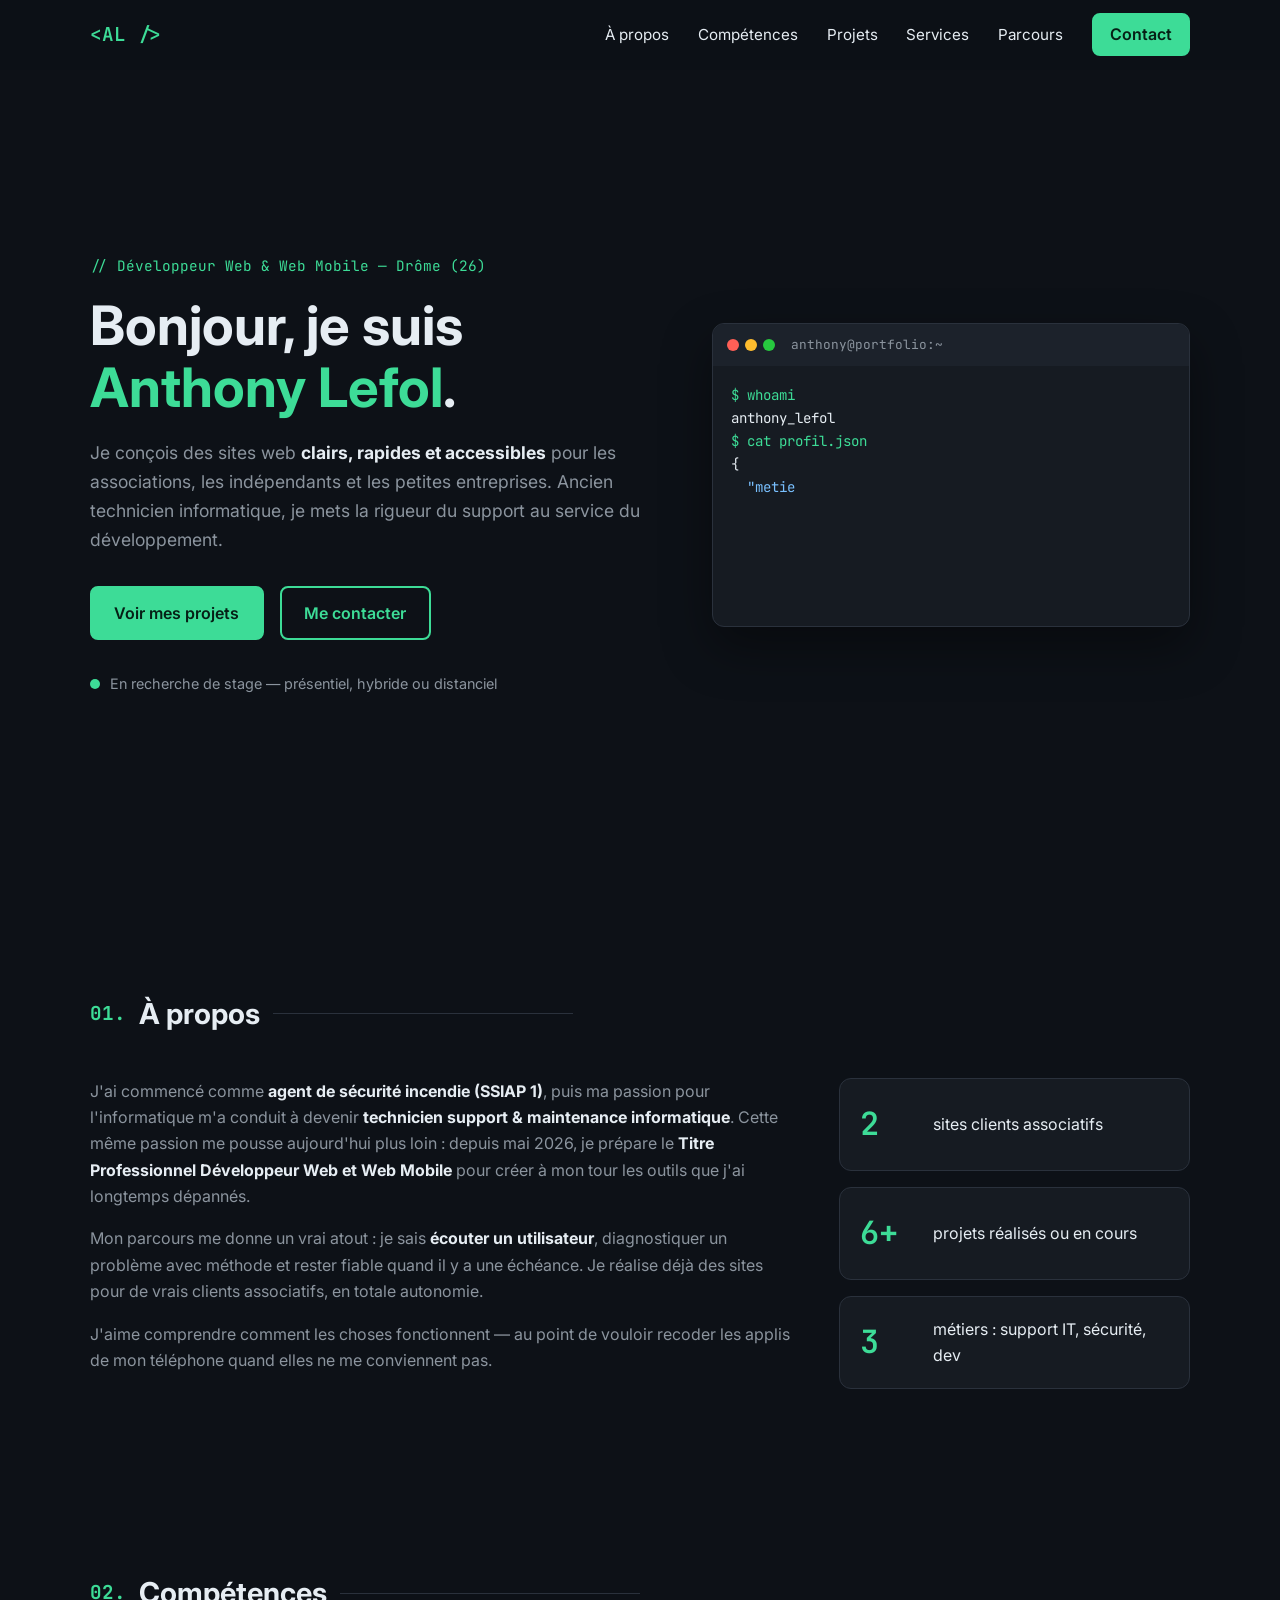
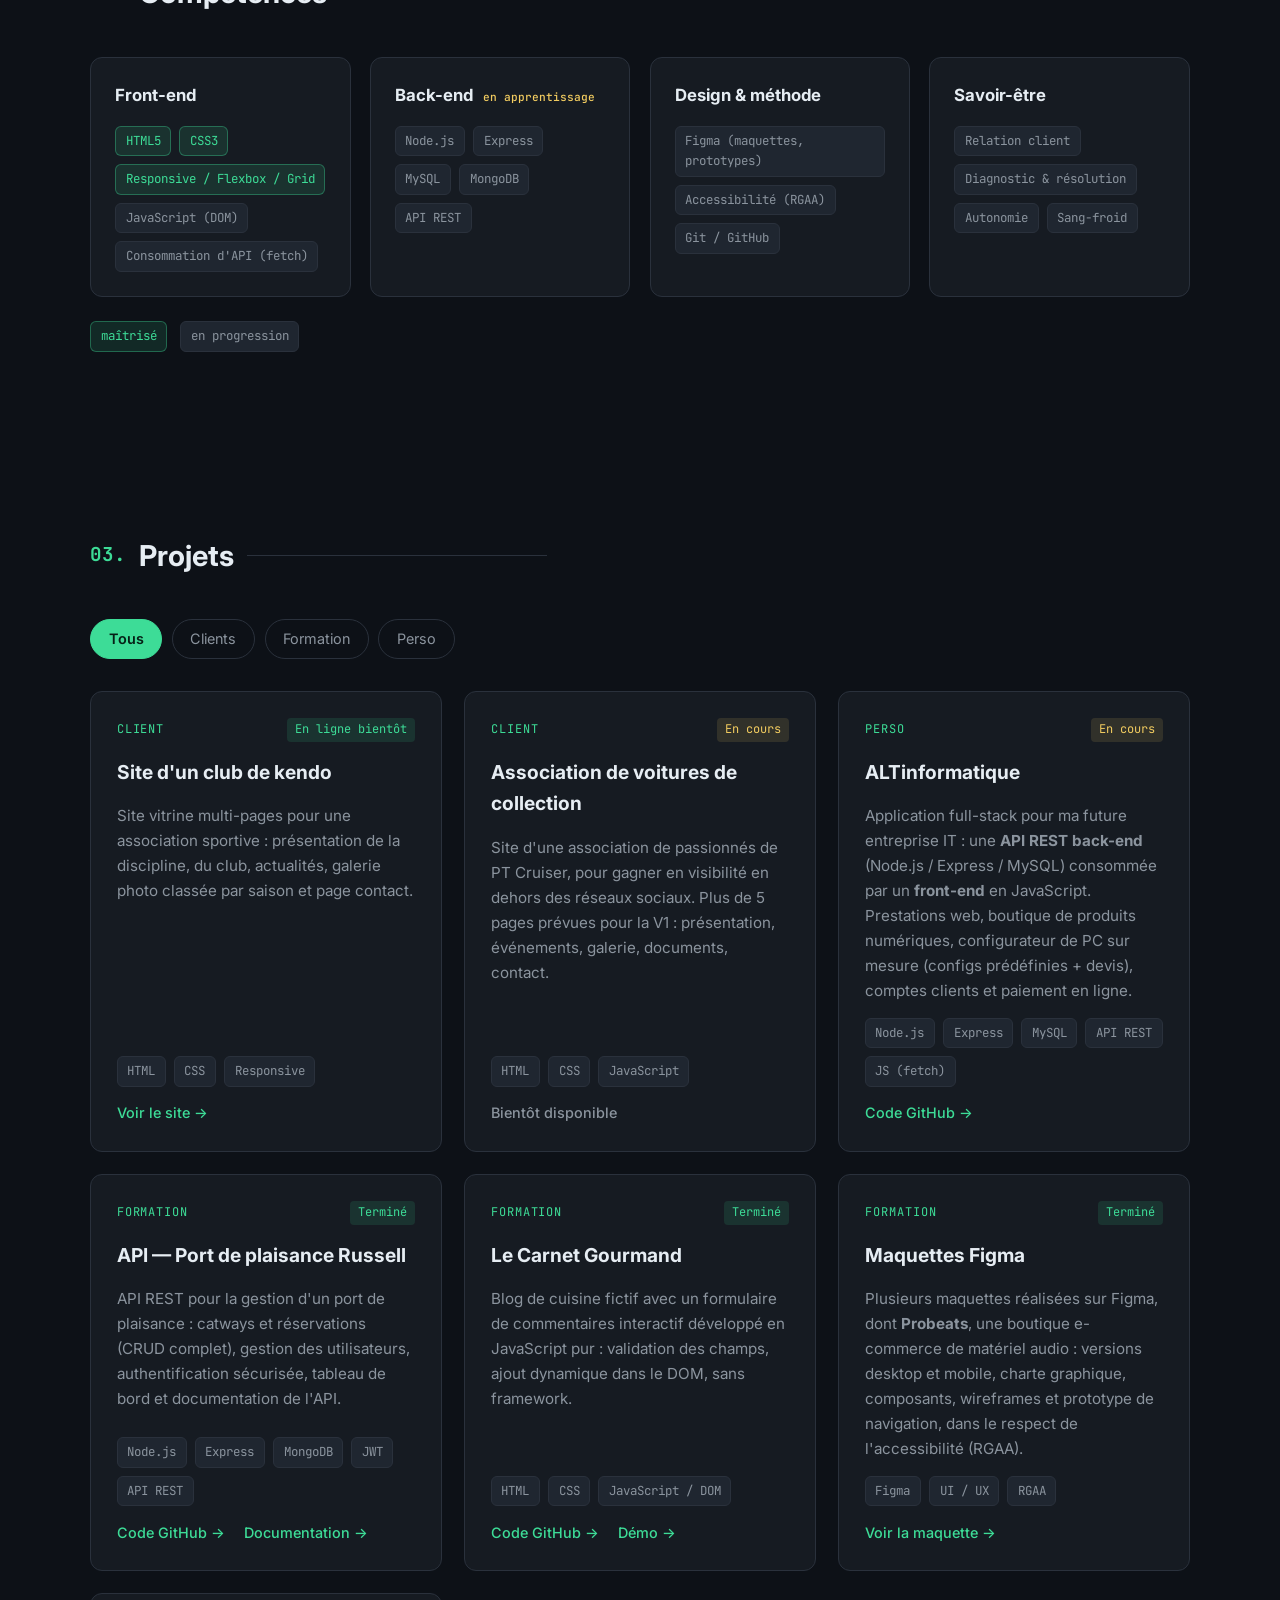
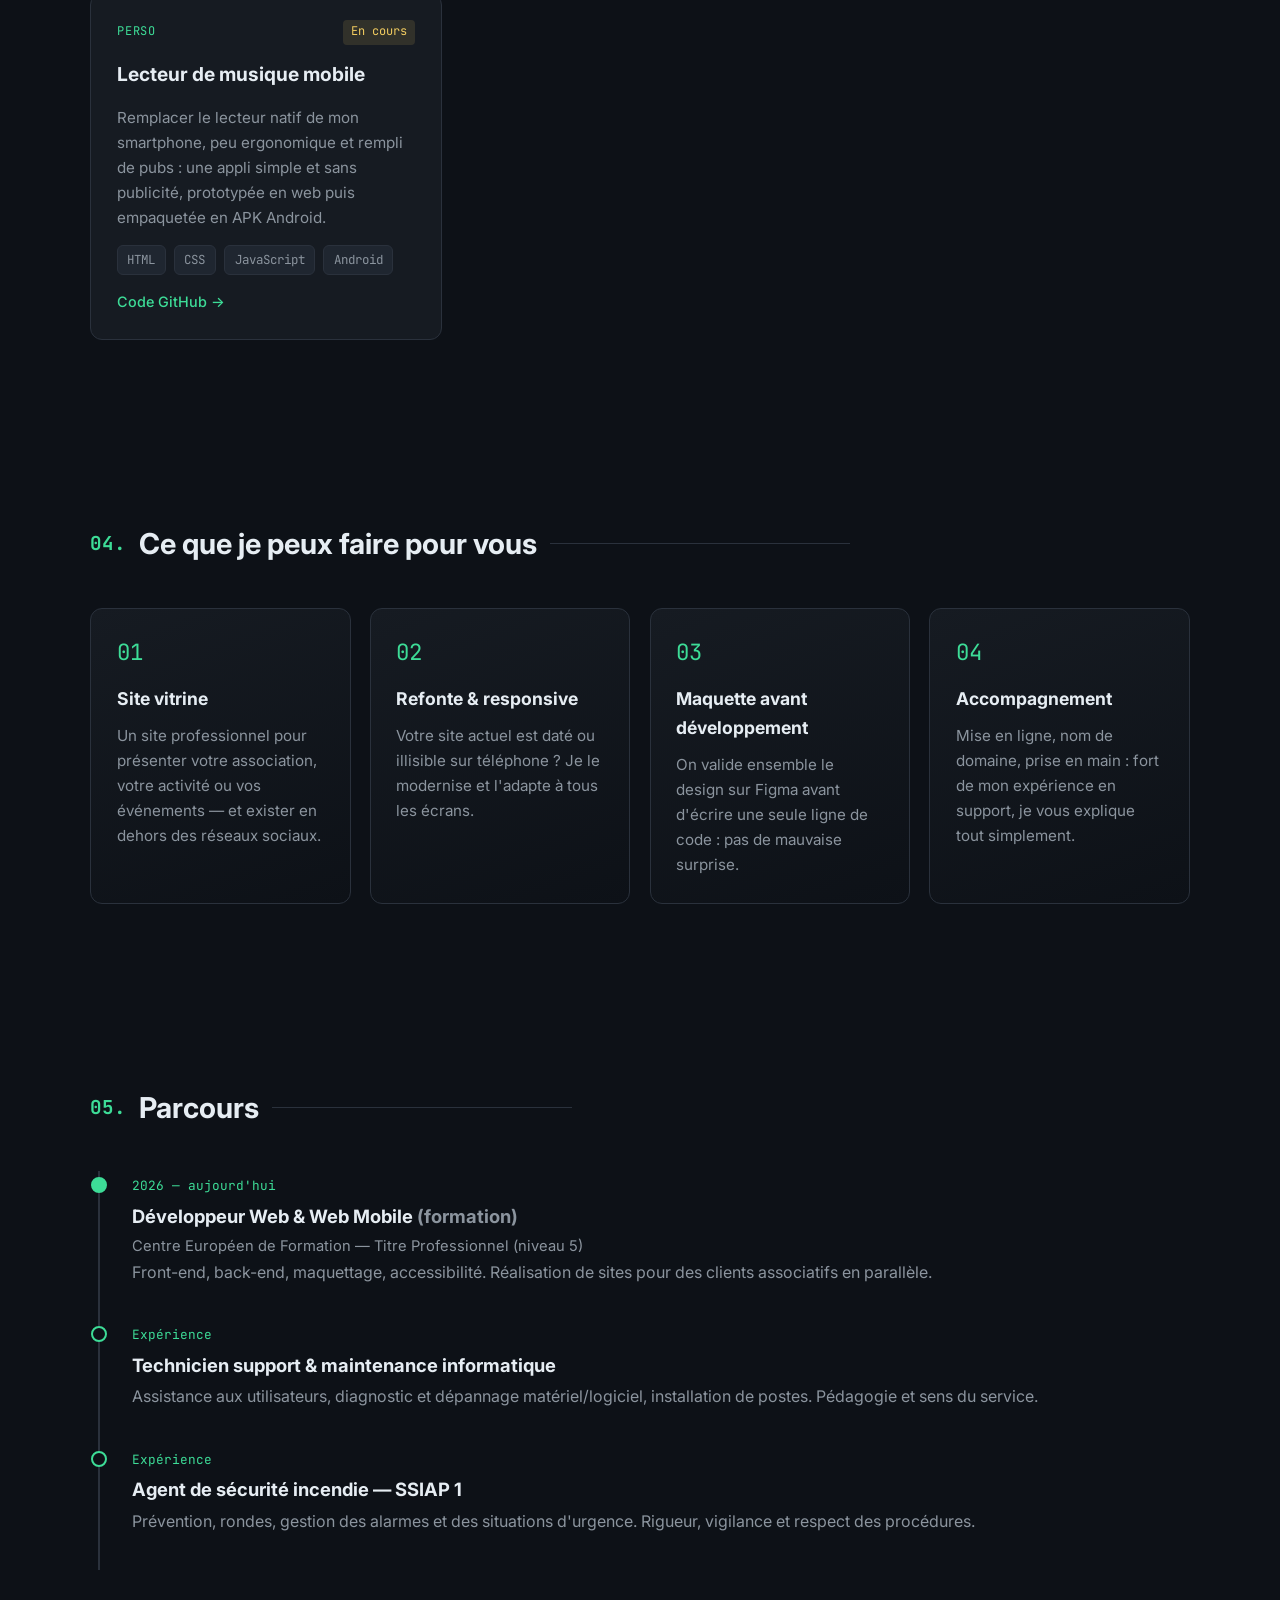
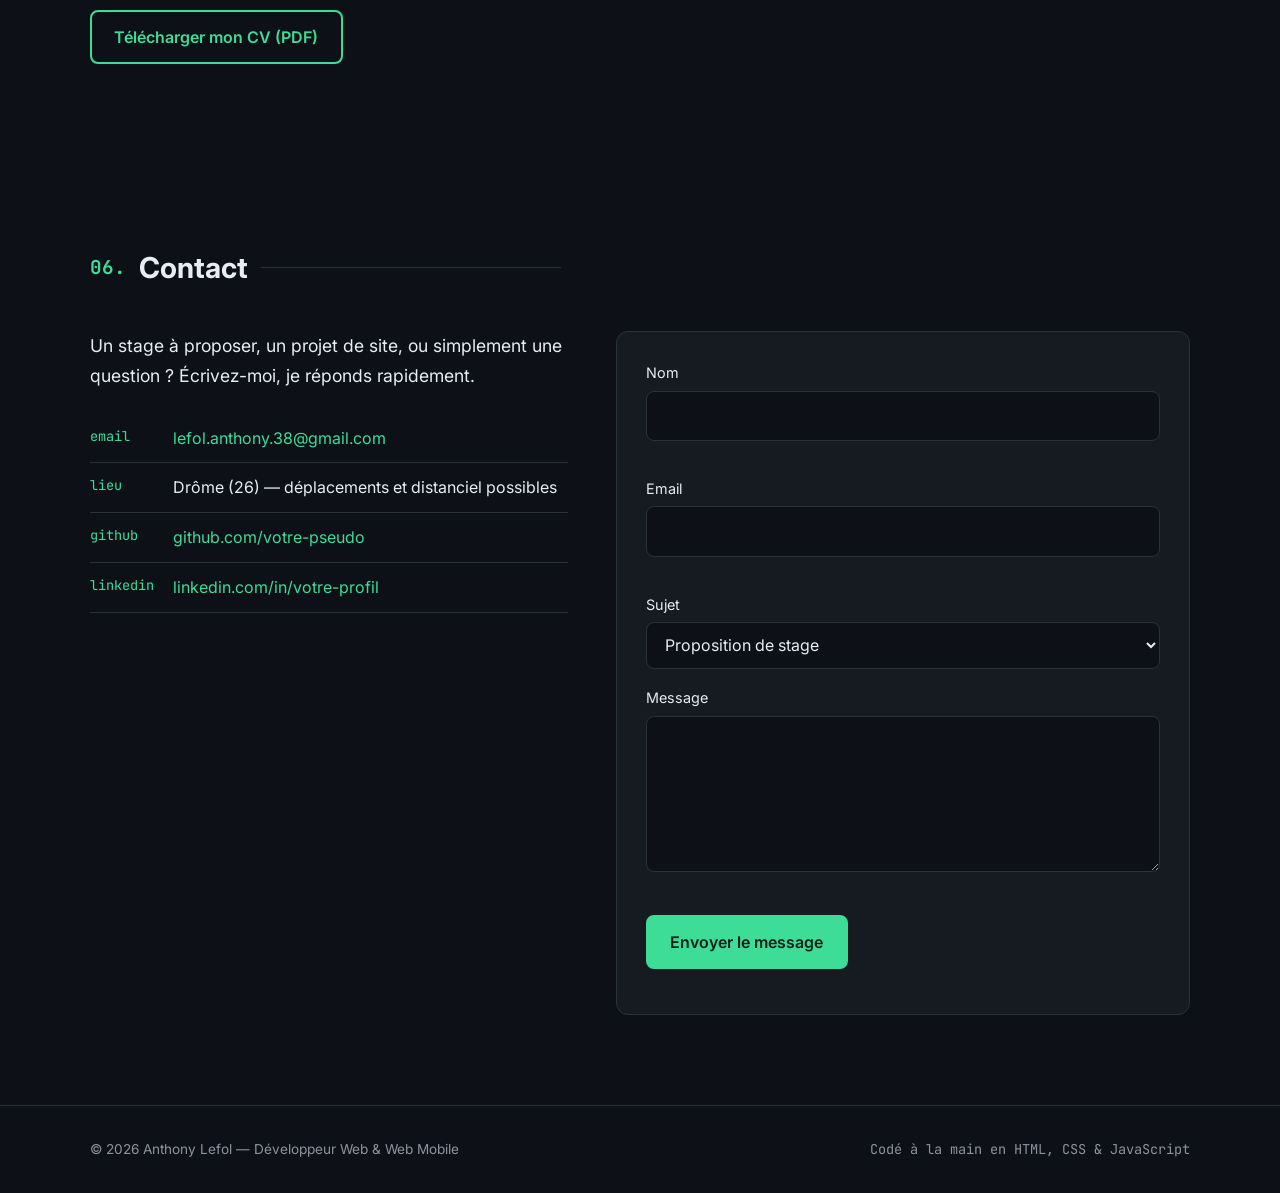
==== index.html @ 46ece64c "Premiere version du portfolio" ====
<!DOCTYPE html>
<html lang="fr">
<head>
  <meta charset="UTF-8">
  <meta name="viewport" content="width=device-width, initial-scale=1.0">
  <title>Anthony Lefol — Développeur Web & Web Mobile</title>
  <meta name="description" content="Portfolio d'Anthony Lefol, développeur web et web mobile en formation dans la Drôme (26). Création de sites vitrines pour associations, TPE et indépendants.">
  <meta name="author" content="Anthony Lefol">
  <meta name="theme-color" content="#0d1117">

  <!-- Aperçu lors d'un partage (LinkedIn, Messenger...) -->
  <meta property="og:type" content="website">
  <meta property="og:locale" content="fr_FR">
  <meta property="og:title" content="Anthony Lefol — Développeur Web & Web Mobile">
  <meta property="og:description" content="Sites vitrines clairs, rapides et accessibles pour associations, TPE et indépendants. Drôme (26).">
  <!-- À décommenter une fois le domaine connu :
  <meta property="og:url" content="https://votre-domaine.fr/">
  <link rel="canonical" href="https://votre-domaine.fr/">
  -->

  <link rel="icon" href="favicon.svg" type="image/svg+xml">
  <link rel="preconnect" href="https://fonts.googleapis.com">
  <link rel="preconnect" href="https://fonts.gstatic.com" crossorigin>
  <link href="https://fonts.googleapis.com/css2?family=Inter:wght@400;500;600;700&family=JetBrains+Mono:wght@400;600&display=swap" rel="stylesheet">
  <link rel="stylesheet" href="style.css">
</head>
<body>

  <!-- ========== EN-TÊTE / NAVIGATION ========== -->
  <header class="header" id="header">
    <nav class="nav container" aria-label="Navigation principale">
      <a href="#accueil" class="logo">&lt;AL /&gt;</a>

      <button class="burger" id="burger" aria-label="Ouvrir le menu" aria-expanded="false" aria-controls="menu">
        <span></span><span></span><span></span>
      </button>

      <ul class="menu" id="menu">
        <li><a href="#a-propos">À propos</a></li>
        <li><a href="#competences">Compétences</a></li>
        <li><a href="#projets">Projets</a></li>
        <li><a href="#services">Services</a></li>
        <li><a href="#parcours">Parcours</a></li>
        <li><a href="#contact" class="btn btn-small">Contact</a></li>
      </ul>
    </nav>
  </header>

  <main>

    <!-- ========== HERO ========== -->
    <section class="hero container" id="accueil">
      <div class="hero-text">
        <p class="hero-tag mono">// Développeur Web &amp; Web Mobile — Drôme (26)</p>
        <h1>Bonjour, je suis <span class="accent">Anthony Lefol</span>.</h1>
        <p class="hero-sub">
          Je conçois des sites web <strong>clairs, rapides et accessibles</strong> pour les associations,
          les indépendants et les petites entreprises. Ancien technicien informatique,
          je mets la rigueur du support au service du développement.
        </p>
        <div class="hero-cta">
          <a href="#projets" class="btn">Voir mes projets</a>
          <a href="#contact" class="btn btn-ghost">Me contacter</a>
        </div>
        <p class="hero-status"><span class="dot"></span> En recherche de stage — présentiel, hybride ou distanciel</p>
      </div>

      <!-- Petit terminal animé (rempli par script.js) -->
      <div class="terminal" aria-hidden="true">
        <div class="terminal-bar">
          <span></span><span></span><span></span>
          <p class="mono">anthony@portfolio:~</p>
        </div>
        <pre class="terminal-body mono" id="terminal"></pre>
      </div>
    </section>

    <!-- ========== À PROPOS ========== -->
    <section class="section container reveal" id="a-propos">
      <h2 class="section-title"><span class="mono accent">01.</span> À propos</h2>
      <div class="about-grid">
        <div class="about-text">
          <p>
            J'ai commencé comme <strong>agent de sécurité incendie (SSIAP 1)</strong>, puis ma passion pour
            l'informatique m'a conduit à devenir <strong>technicien support &amp; maintenance informatique</strong>.
            Cette même passion me pousse aujourd'hui plus loin : depuis mai 2026, je prépare le
            <strong>Titre Professionnel Développeur Web et Web Mobile</strong> pour créer à mon tour les outils que j'ai longtemps dépannés.
          </p>
          <p>
            Mon parcours me donne un vrai atout : je sais <strong>écouter un utilisateur</strong>, diagnostiquer
            un problème avec méthode et rester fiable quand il y a une échéance. Je réalise déjà des sites
            pour de vrais clients associatifs, en totale autonomie.
          </p>
          <p>
            J'aime comprendre comment les choses fonctionnent — au point de vouloir recoder les applis de mon
            téléphone quand elles ne me conviennent pas.
          </p>
        </div>
        <ul class="about-facts">
          <li><span class="fact-num">2</span><span>sites clients associatifs</span></li>
          <li><span class="fact-num">6+</span><span>projets réalisés ou en cours</span></li>
          <li><span class="fact-num">3</span><span>métiers : support IT, sécurité, dev</span></li>
        </ul>
      </div>
    </section>

    <!-- ========== COMPÉTENCES ========== -->
    <section class="section container reveal" id="competences">
      <h2 class="section-title"><span class="mono accent">02.</span> Compétences</h2>
      <div class="skills-grid">
        <article class="skill-card">
          <h3>Front-end</h3>
          <ul class="tags">
            <li class="tag tag-strong">HTML5</li>
            <li class="tag tag-strong">CSS3</li>
            <li class="tag tag-strong">Responsive / Flexbox / Grid</li>
            <li class="tag">JavaScript (DOM)</li>
            <li class="tag">Consommation d'API (fetch)</li>
          </ul>
        </article>
        <article class="skill-card">
          <h3>Back-end <span class="badge">en apprentissage</span></h3>
          <ul class="tags">
            <li class="tag">Node.js</li>
            <li class="tag">Express</li>
            <li class="tag">MySQL</li>
            <li class="tag">MongoDB</li>
            <li class="tag">API REST</li>
          </ul>
        </article>
        <article class="skill-card">
          <h3>Design &amp; méthode</h3>
          <ul class="tags">
            <li class="tag">Figma (maquettes, prototypes)</li>
            <li class="tag">Accessibilité (RGAA)</li>
            <li class="tag">Git / GitHub</li>
          </ul>
        </article>
        <article class="skill-card">
          <h3>Savoir-être</h3>
          <ul class="tags">
            <li class="tag">Relation client</li>
            <li class="tag">Diagnostic &amp; résolution</li>
            <li class="tag">Autonomie</li>
            <li class="tag">Sang-froid</li>
          </ul>
        </article>
      </div>
      <p class="legend"><span class="tag tag-strong">maîtrisé</span> <span class="tag">en progression</span></p>
    </section>

    <!-- ========== PROJETS ========== -->
    <section class="section container reveal" id="projets">
      <h2 class="section-title"><span class="mono accent">03.</span> Projets</h2>

      <!-- Filtres (gérés par script.js via l'attribut data-filter) -->
      <div class="filters" role="group" aria-label="Filtrer les projets">
        <button class="filter active" data-filter="tous">Tous</button>
        <button class="filter" data-filter="client">Clients</button>
        <button class="filter" data-filter="formation">Formation</button>
        <button class="filter" data-filter="perso">Perso</button>
      </div>

      <div class="projects-grid">
        <!-- Chaque projet : data-category = client / formation / perso -->
        <article class="project" data-category="client">
          <div class="project-head">
            <span class="project-type">Client</span>
            <span class="project-state done">En ligne bientôt</span>
          </div>
          <h3>Site d'un club de kendo</h3>
          <p>Site vitrine multi-pages pour une association sportive : présentation de la discipline, du club, actualités, galerie photo classée par saison et page contact.</p>
          <ul class="tags"><li class="tag">HTML</li><li class="tag">CSS</li><li class="tag">Responsive</li></ul>
          <div class="project-links"><a href="#" class="link">Voir le site →</a></div>
        </article>

        <article class="project" data-category="client">
          <div class="project-head">
            <span class="project-type">Client</span>
            <span class="project-state wip">En cours</span>
          </div>
          <h3>Association de voitures de collection</h3>
          <p>Site d'une association de passionnés de PT Cruiser, pour gagner en visibilité en dehors des réseaux sociaux. Plus de 5 pages prévues pour la V1 : présentation, événements, galerie, documents, contact.</p>
          <ul class="tags"><li class="tag">HTML</li><li class="tag">CSS</li><li class="tag">JavaScript</li></ul>
          <div class="project-links"><span class="link muted">Bientôt disponible</span></div>
        </article>

        <article class="project" data-category="perso">
          <div class="project-head">
            <span class="project-type">Perso</span>
            <span class="project-state wip">En cours</span>
          </div>
          <h3>ALTinformatique</h3>
          <p>Application full-stack pour ma future entreprise IT : une <strong>API REST back-end</strong> (Node.js / Express / MySQL) consommée par un <strong>front-end</strong> en JavaScript. Prestations web, boutique de produits numériques, configurateur de PC sur mesure (configs prédéfinies + devis), comptes clients et paiement en ligne.</p>
          <ul class="tags"><li class="tag">Node.js</li><li class="tag">Express</li><li class="tag">MySQL</li><li class="tag">API REST</li><li class="tag">JS (fetch)</li></ul>
          <div class="project-links"><a href="#" class="link">Code GitHub →</a></div>
        </article>

        <article class="project" data-category="formation">
          <div class="project-head">
            <span class="project-type">Formation</span>
            <span class="project-state done">Terminé</span>
          </div>
          <h3>API — Port de plaisance Russell</h3>
          <p>API REST pour la gestion d'un port de plaisance : catways et réservations (CRUD complet), gestion des utilisateurs, authentification sécurisée, tableau de bord et documentation de l'API.</p>
          <ul class="tags"><li class="tag">Node.js</li><li class="tag">Express</li><li class="tag">MongoDB</li><li class="tag">JWT</li><li class="tag">API REST</li></ul>
          <div class="project-links"><a href="#" class="link">Code GitHub →</a><a href="#" class="link">Documentation →</a></div>
        </article>

        <article class="project" data-category="formation">
          <div class="project-head">
            <span class="project-type">Formation</span>
            <span class="project-state done">Terminé</span>
          </div>
          <h3>Le Carnet Gourmand</h3>
          <p>Blog de cuisine fictif avec un formulaire de commentaires interactif développé en JavaScript pur : validation des champs, ajout dynamique dans le DOM, sans framework.</p>
          <ul class="tags"><li class="tag">HTML</li><li class="tag">CSS</li><li class="tag">JavaScript / DOM</li></ul>
          <div class="project-links"><a href="#" class="link">Code GitHub →</a><a href="#" class="link">Démo →</a></div>
        </article>

        <article class="project" data-category="formation">
          <div class="project-head">
            <span class="project-type">Formation</span>
            <span class="project-state done">Terminé</span>
          </div>
          <h3>Maquettes Figma</h3>
          <p>Plusieurs maquettes réalisées sur Figma, dont <strong>Probeats</strong>, une boutique e-commerce de matériel audio : versions desktop et mobile, charte graphique, composants, wireframes et prototype de navigation, dans le respect de l'accessibilité (RGAA).</p>
          <ul class="tags"><li class="tag">Figma</li><li class="tag">UI / UX</li><li class="tag">RGAA</li></ul>
          <div class="project-links"><a href="#" class="link">Voir la maquette →</a></div>
        </article>

        <article class="project" data-category="perso">
          <div class="project-head">
            <span class="project-type">Perso</span>
            <span class="project-state wip">En cours</span>
          </div>
          <h3>Lecteur de musique mobile</h3>
          <p>Remplacer le lecteur natif de mon smartphone, peu ergonomique et rempli de pubs : une appli simple et sans publicité, prototypée en web puis empaquetée en APK Android.</p>
          <ul class="tags"><li class="tag">HTML</li><li class="tag">CSS</li><li class="tag">JavaScript</li><li class="tag">Android</li></ul>
          <div class="project-links"><a href="#" class="link">Code GitHub →</a></div>
        </article>
      </div>
    </section>

    <!-- ========== SERVICES (pour les futurs clients) ========== -->
    <section class="section container reveal" id="services">
      <h2 class="section-title"><span class="mono accent">04.</span> Ce que je peux faire pour vous</h2>
      <div class="services-grid">
        <article class="service">
          <div class="service-icon mono">01</div>
          <h3>Site vitrine</h3>
          <p>Un site professionnel pour présenter votre association, votre activité ou vos événements — et exister en dehors des réseaux sociaux.</p>
        </article>
        <article class="service">
          <div class="service-icon mono">02</div>
          <h3>Refonte &amp; responsive</h3>
          <p>Votre site actuel est daté ou illisible sur téléphone ? Je le modernise et l'adapte à tous les écrans.</p>
        </article>
        <article class="service">
          <div class="service-icon mono">03</div>
          <h3>Maquette avant développement</h3>
          <p>On valide ensemble le design sur Figma avant d'écrire une seule ligne de code : pas de mauvaise surprise.</p>
        </article>
        <article class="service">
          <div class="service-icon mono">04</div>
          <h3>Accompagnement</h3>
          <p>Mise en ligne, nom de domaine, prise en main : fort de mon expérience en support, je vous explique tout simplement.</p>
        </article>
      </div>
    </section>

    <!-- ========== PARCOURS ========== -->
    <section class="section container reveal" id="parcours">
      <h2 class="section-title"><span class="mono accent">05.</span> Parcours</h2>
      <ol class="timeline">
        <li class="timeline-item">
          <span class="timeline-date mono">2026 — aujourd'hui</span>
          <h3>Développeur Web &amp; Web Mobile <span class="muted">(formation)</span></h3>
          <p class="timeline-org">Centre Européen de Formation — Titre Professionnel (niveau 5)</p>
          <p>Front-end, back-end, maquettage, accessibilité. Réalisation de sites pour des clients associatifs en parallèle.</p>
        </li>
        <li class="timeline-item">
          <span class="timeline-date mono">Expérience</span>
          <h3>Technicien support &amp; maintenance informatique</h3>
          <p>Assistance aux utilisateurs, diagnostic et dépannage matériel/logiciel, installation de postes. Pédagogie et sens du service.</p>
        </li>
        <li class="timeline-item">
          <span class="timeline-date mono">Expérience</span>
          <h3>Agent de sécurité incendie — SSIAP 1</h3>
          <p>Prévention, rondes, gestion des alarmes et des situations d'urgence. Rigueur, vigilance et respect des procédures.</p>
        </li>
      </ol>
      <a href="#" class="btn btn-ghost">Télécharger mon CV (PDF)</a>
    </section>

    <!-- ========== CONTACT ========== -->
    <section class="section container reveal" id="contact">
      <h2 class="section-title"><span class="mono accent">06.</span> Contact</h2>
      <div class="contact-grid">
        <div class="contact-info">
          <p class="contact-lead">Un stage à proposer, un projet de site, ou simplement une question ? Écrivez-moi, je réponds rapidement.</p>
          <ul class="contact-list">
            <li><span class="mono accent">email</span> <a href="mailto:lefol.anthony.38@gmail.com">lefol.anthony.38@gmail.com</a></li>
            <li><span class="mono accent">lieu</span> Drôme (26) — déplacements et distanciel possibles</li>
            <li><span class="mono accent">github</span> <a href="#">github.com/votre-pseudo</a></li>
            <li><span class="mono accent">linkedin</span> <a href="#">linkedin.com/in/votre-profil</a></li>
          </ul>
        </div>

        <!-- Formulaire : validé en JS, puis ouvre la messagerie (mailto) -->
        <form class="contact-form" id="contact-form" novalidate>
          <div class="field">
            <label for="nom">Nom</label>
            <input type="text" id="nom" name="nom" autocomplete="name" required>
            <p class="error" aria-live="polite"></p>
          </div>
          <div class="field">
            <label for="email">Email</label>
            <input type="email" id="email" name="email" autocomplete="email" required>
            <p class="error" aria-live="polite"></p>
          </div>
          <div class="field">
            <label for="sujet">Sujet</label>
            <select id="sujet" name="sujet">
              <option>Proposition de stage</option>
              <option>Projet de site web</option>
              <option>Autre demande</option>
            </select>
          </div>
          <div class="field">
            <label for="message">Message</label>
            <textarea id="message" name="message" rows="5" required></textarea>
            <p class="error" aria-live="polite"></p>
          </div>
          <button type="submit" class="btn">Envoyer le message</button>
          <p class="form-success" id="form-success" aria-live="polite"></p>
        </form>
      </div>
    </section>

  </main>

  <footer class="footer">
    <div class="container footer-inner">
      <p>© <span id="year"></span> Anthony Lefol — Développeur Web &amp; Web Mobile</p>
      <p class="mono muted">Codé à la main en HTML, CSS &amp; JavaScript</p>
    </div>
  </footer>

  <script src="script.js"></script>
</body>
</html>
---- style.css ----
/* =========================================================
   PORTFOLIO — Anthony Lefol
   Thème sombre "tech". Toutes les couleurs sont dans :root,
   modifie-les ici pour changer l'ambiance de tout le site.
   ========================================================= */

:root {
  --bg: #0d1117;          /* fond principal */
  --bg-alt: #161b22;      /* fond des cartes */
  --border: #2a313c;
  --text: #e6edf3;
  --text-muted: #8b949e;
  --accent: #3ddc97;      /* vert "terminal" */
  --accent-soft: rgba(61, 220, 151, 0.12);
  --warn: #f2cc60;

  --font: "Inter", system-ui, sans-serif;
  --mono: "JetBrains Mono", ui-monospace, monospace;

  --radius: 12px;
  --max-width: 1100px;
  --header-h: 70px;
}

/* ---------- Base ---------- */
*,
*::before,
*::after { box-sizing: border-box; margin: 0; padding: 0; }

html { scroll-behavior: smooth; scroll-padding-top: var(--header-h); }

body {
  font-family: var(--font);
  background: var(--bg);
  color: var(--text);
  line-height: 1.65;
  -webkit-font-smoothing: antialiased;
}

a { color: var(--accent); text-decoration: none; }
a:hover { text-decoration: underline; }
ul, ol { list-style: none; }
img { max-width: 100%; display: block; }

.container { width: min(100% - 32px, var(--max-width)); margin-inline: auto; }
.mono { font-family: var(--mono); }
.accent { color: var(--accent); }
.muted { color: var(--text-muted); }

/* Focus visible pour la navigation au clavier (accessibilité) */
:focus-visible { outline: 2px solid var(--accent); outline-offset: 3px; border-radius: 4px; }

/* ---------- Boutons ---------- */
.btn {
  display: inline-block;
  padding: 0.75rem 1.4rem;
  background: var(--accent);
  color: #062016;
  font-weight: 600;
  border: 2px solid var(--accent);
  border-radius: 8px;
  cursor: pointer;
  font: inherit;
  font-weight: 600;
  transition: transform 0.2s, background 0.2s, color 0.2s;
}
.btn:hover { transform: translateY(-2px); text-decoration: none; }
.btn-ghost { background: transparent; color: var(--accent); }
.btn-ghost:hover { background: var(--accent-soft); }
.btn-small { padding: 0.4rem 1rem; }

/* ---------- Header / navigation ---------- */
.header {
  position: fixed;
  inset: 0 0 auto 0;
  height: var(--header-h);
  z-index: 100;
  background: rgba(13, 17, 23, 0.85);
  backdrop-filter: blur(10px);
  border-bottom: 1px solid transparent;
  transition: border-color 0.3s;
}
.header.scrolled { border-color: var(--border); }

.nav { height: 100%; display: flex; align-items: center; justify-content: space-between; }
.logo { font-family: var(--mono); font-weight: 600; font-size: 1.2rem; }
.logo:hover { text-decoration: none; }

.menu { display: flex; align-items: center; gap: 1.8rem; }
.menu a:not(.btn) { color: var(--text); font-size: 0.95rem; }
.menu a:not(.btn):hover { color: var(--accent); text-decoration: none; }

.burger { display: none; background: none; border: 0; cursor: pointer; padding: 8px; }
.burger span { display: block; width: 24px; height: 2px; margin: 5px 0; background: var(--text); transition: 0.3s; }
.burger[aria-expanded="true"] span:nth-child(1) { transform: translateY(7px) rotate(45deg); }
.burger[aria-expanded="true"] span:nth-child(2) { opacity: 0; }
.burger[aria-expanded="true"] span:nth-child(3) { transform: translateY(-7px) rotate(-45deg); }

/* ---------- Hero ---------- */
.hero {
  min-height: 100vh;
  padding-top: calc(var(--header-h) + 40px);
  padding-bottom: 60px;
  display: grid;
  grid-template-columns: 1.2fr 1fr;
  align-items: center;
  gap: 3rem;
}
.hero-tag { color: var(--accent); font-size: 0.9rem; margin-bottom: 1rem; }
.hero h1 { font-size: clamp(2.2rem, 5vw, 3.4rem); line-height: 1.15; margin-bottom: 1.2rem; }
.hero-sub { color: var(--text-muted); font-size: 1.1rem; max-width: 560px; margin-bottom: 2rem; }
.hero-sub strong { color: var(--text); }
.hero-cta { display: flex; flex-wrap: wrap; gap: 1rem; margin-bottom: 2rem; }
.hero-status { display: flex; align-items: center; gap: 0.6rem; font-size: 0.9rem; color: var(--text-muted); }
.dot {
  width: 10px; height: 10px; border-radius: 50%;
  background: var(--accent);
  box-shadow: 0 0 0 0 var(--accent);
  animation: pulse 2s infinite;
}
@keyframes pulse {
  0% { box-shadow: 0 0 0 0 rgba(61, 220, 151, 0.6); }
  100% { box-shadow: 0 0 0 12px rgba(61, 220, 151, 0); }
}

/* Terminal */
.terminal {
  background: var(--bg-alt);
  border: 1px solid var(--border);
  border-radius: var(--radius);
  overflow: hidden;
  box-shadow: 0 20px 50px rgba(0, 0, 0, 0.4);
}
.terminal-bar { display: flex; align-items: center; gap: 6px; padding: 10px 14px; background: #1c222b; }
.terminal-bar span { width: 12px; height: 12px; border-radius: 50%; background: #ff5f56; }
.terminal-bar span:nth-child(2) { background: #ffbd2e; }
.terminal-bar span:nth-child(3) { background: #27c93f; }
.terminal-bar p { margin-left: 10px; font-size: 0.8rem; color: var(--text-muted); }
.terminal-body { padding: 18px; min-height: 260px; font-size: 0.88rem; white-space: pre-wrap; color: var(--text); }
.terminal-body .prompt { color: var(--accent); }
.terminal-body .key { color: #79c0ff; }
.terminal-body .str { color: #ffa657; }
.cursor { display: inline-block; width: 8px; background: var(--accent); animation: blink 1s steps(1) infinite; }
@keyframes blink { 50% { opacity: 0; } }

/* ---------- Sections ---------- */
.section { padding: 90px 0; }
.section-title { font-size: 1.8rem; margin-bottom: 2.5rem; display: flex; align-items: center; gap: 0.8rem; }
.section-title::after { content: ""; flex: 1; height: 1px; background: var(--border); max-width: 300px; }
.section-title .mono { font-size: 1.2rem; }

/* Apparition au scroll (classe "visible" ajoutée par script.js) */
.reveal { opacity: 0; transform: translateY(30px); transition: opacity 0.7s, transform 0.7s; }
.reveal.visible { opacity: 1; transform: none; }

/* ---------- À propos ---------- */
.about-grid { display: grid; grid-template-columns: 2fr 1fr; gap: 3rem; }
.about-text p { color: var(--text-muted); margin-bottom: 1rem; }
.about-text strong { color: var(--text); }
.about-facts { display: flex; flex-direction: column; gap: 1rem; }
.about-facts li {
  background: var(--bg-alt); border: 1px solid var(--border); border-radius: var(--radius);
  padding: 1.2rem; display: flex; align-items: center; gap: 1rem;
}
.fact-num { font-family: var(--mono); font-size: 2rem; font-weight: 600; color: var(--accent); min-width: 3ch; }

/* ---------- Tags ---------- */
.tags { display: flex; flex-wrap: wrap; gap: 0.5rem; }
.tag {
  display: inline-block; font-family: var(--mono); font-size: 0.78rem;
  padding: 0.25rem 0.6rem; border-radius: 6px;
  background: #1f2630; color: var(--text-muted); border: 1px solid var(--border);
}
.tag-strong { background: var(--accent-soft); color: var(--accent); border-color: rgba(61, 220, 151, 0.35); }
.badge { font-size: 0.7rem; font-weight: 500; color: var(--warn); font-family: var(--mono); margin-left: 0.4rem; }
.legend { margin-top: 1.5rem; display: flex; gap: 0.8rem; font-size: 0.8rem; }

/* ---------- Compétences ---------- */
.skills-grid { display: grid; grid-template-columns: repeat(auto-fit, minmax(240px, 1fr)); gap: 1.2rem; }
.skill-card { background: var(--bg-alt); border: 1px solid var(--border); border-radius: var(--radius); padding: 1.5rem; }
.skill-card h3 { font-size: 1.05rem; margin-bottom: 1rem; }

/* ---------- Projets ---------- */
.filters { display: flex; flex-wrap: wrap; gap: 0.6rem; margin-bottom: 2rem; }
.filter {
  font: inherit; font-size: 0.9rem; cursor: pointer;
  padding: 0.45rem 1.1rem; border-radius: 999px;
  background: transparent; color: var(--text-muted); border: 1px solid var(--border);
  transition: 0.2s;
}
.filter:hover { color: var(--text); border-color: var(--text-muted); }
.filter.active { background: var(--accent); color: #062016; border-color: var(--accent); font-weight: 600; }

.projects-grid { display: grid; grid-template-columns: repeat(auto-fill, minmax(310px, 1fr)); gap: 1.4rem; }
.project {
  background: var(--bg-alt); border: 1px solid var(--border); border-radius: var(--radius);
  padding: 1.6rem; display: flex; flex-direction: column; gap: 0.9rem;
  transition: transform 0.25s, border-color 0.25s;
}
.project:hover { transform: translateY(-5px); border-color: var(--accent); }
.project.hidden { display: none; }
.project-head { display: flex; justify-content: space-between; align-items: center; font-family: var(--mono); font-size: 0.75rem; }
.project-type { color: var(--accent); text-transform: uppercase; letter-spacing: 0.08em; }
.project-state { padding: 0.15rem 0.5rem; border-radius: 4px; }
.project-state.done { color: var(--accent); background: var(--accent-soft); }
.project-state.wip { color: var(--warn); background: rgba(242, 204, 96, 0.12); }
.project h3 { font-size: 1.2rem; }
.project p { color: var(--text-muted); font-size: 0.95rem; flex: 1; }
.project-links { display: flex; gap: 1.2rem; font-size: 0.9rem; font-weight: 500; }

/* ---------- Services ---------- */
.services-grid { display: grid; grid-template-columns: repeat(auto-fit, minmax(230px, 1fr)); gap: 1.2rem; }
.service { padding: 1.6rem; border-radius: var(--radius); border: 1px solid var(--border); background: linear-gradient(160deg, var(--bg-alt), var(--bg)); }
.service-icon { color: var(--accent); font-size: 1.4rem; margin-bottom: 0.8rem; }
.service h3 { margin-bottom: 0.6rem; font-size: 1.1rem; }
.service p { color: var(--text-muted); font-size: 0.95rem; }

/* ---------- Parcours (timeline) ---------- */
.timeline { border-left: 2px solid var(--border); margin: 0 0 2.5rem 8px; }
.timeline-item { position: relative; padding: 0 0 2.2rem 2rem; }
.timeline-item::before {
  content: ""; position: absolute; left: -9px; top: 6px;
  width: 16px; height: 16px; border-radius: 50%;
  background: var(--bg); border: 2px solid var(--accent);
}
.timeline-item:first-child::before { background: var(--accent); }
.timeline-date { font-size: 0.8rem; color: var(--accent); }
.timeline-item h3 { font-size: 1.15rem; margin: 0.2rem 0; }
.timeline-org { color: var(--text); font-size: 0.92rem; }
.timeline-item p { color: var(--text-muted); }

/* ---------- Contact ---------- */
.contact-grid { display: grid; grid-template-columns: 1fr 1.2fr; gap: 3rem; }
.contact-lead { font-size: 1.1rem; margin-bottom: 1.5rem; }
.contact-list li { display: flex; flex-wrap: wrap; gap: 0.8rem; padding: 0.7rem 0; border-bottom: 1px solid var(--border); }
.contact-list .mono { min-width: 70px; font-size: 0.85rem; }

.contact-form { background: var(--bg-alt); border: 1px solid var(--border); border-radius: var(--radius); padding: 1.8rem; }
.field { margin-bottom: 1.1rem; }
.field label { display: block; font-size: 0.9rem; margin-bottom: 0.35rem; }
.field input,
.field select,
.field textarea {
  width: 100%; font: inherit; color: var(--text);
  background: var(--bg); border: 1px solid var(--border); border-radius: 8px;
  padding: 0.7rem 0.9rem; transition: border-color 0.2s;
}
.field textarea { resize: vertical; }
.field input:focus,
.field select:focus,
.field textarea:focus { outline: none; border-color: var(--accent); }
.field.invalid input,
.field.invalid textarea { border-color: #ff6b6b; }
.error { color: #ff6b6b; font-size: 0.8rem; min-height: 1.1em; margin-top: 0.25rem; }
.form-success { color: var(--accent); margin-top: 1rem; font-size: 0.9rem; }

/* ---------- Footer ---------- */
.footer { border-top: 1px solid var(--border); padding: 2rem 0; font-size: 0.85rem; }
.footer-inner { display: flex; flex-wrap: wrap; justify-content: space-between; gap: 0.5rem; color: var(--text-muted); }

/* =========================================================
   RESPONSIVE
   ========================================================= */
@media (max-width: 900px) {
  .hero { grid-template-columns: 1fr; min-height: auto; }
  .about-grid,
  .contact-grid { grid-template-columns: 1fr; }
  .about-facts { flex-direction: row; flex-wrap: wrap; }
  .about-facts li { flex: 1 1 180px; }
}

@media (max-width: 760px) {
  .burger { display: block; }
  .menu {
    position: fixed; top: var(--header-h); left: 0; right: 0;
    flex-direction: column; gap: 0; padding: 1rem 0;
    background: var(--bg); border-bottom: 1px solid var(--border);
    transform: translateY(-120%); transition: transform 0.3s;
  }
  .menu.open { transform: translateY(0); }
  .menu li { width: 100%; text-align: center; }
  .menu a { display: block; padding: 0.9rem; }
  .menu .btn { display: inline-block; margin-top: 0.5rem; }
  .section { padding: 60px 0; }
  .projects-grid { grid-template-columns: 1fr; }
}

/* Respecte le réglage "réduire les animations" du système */
@media (prefers-reduced-motion: reduce) {
  * { animation: none !important; transition: none !important; scroll-behavior: auto !important; }
  .reveal { opacity: 1; transform: none; }
}
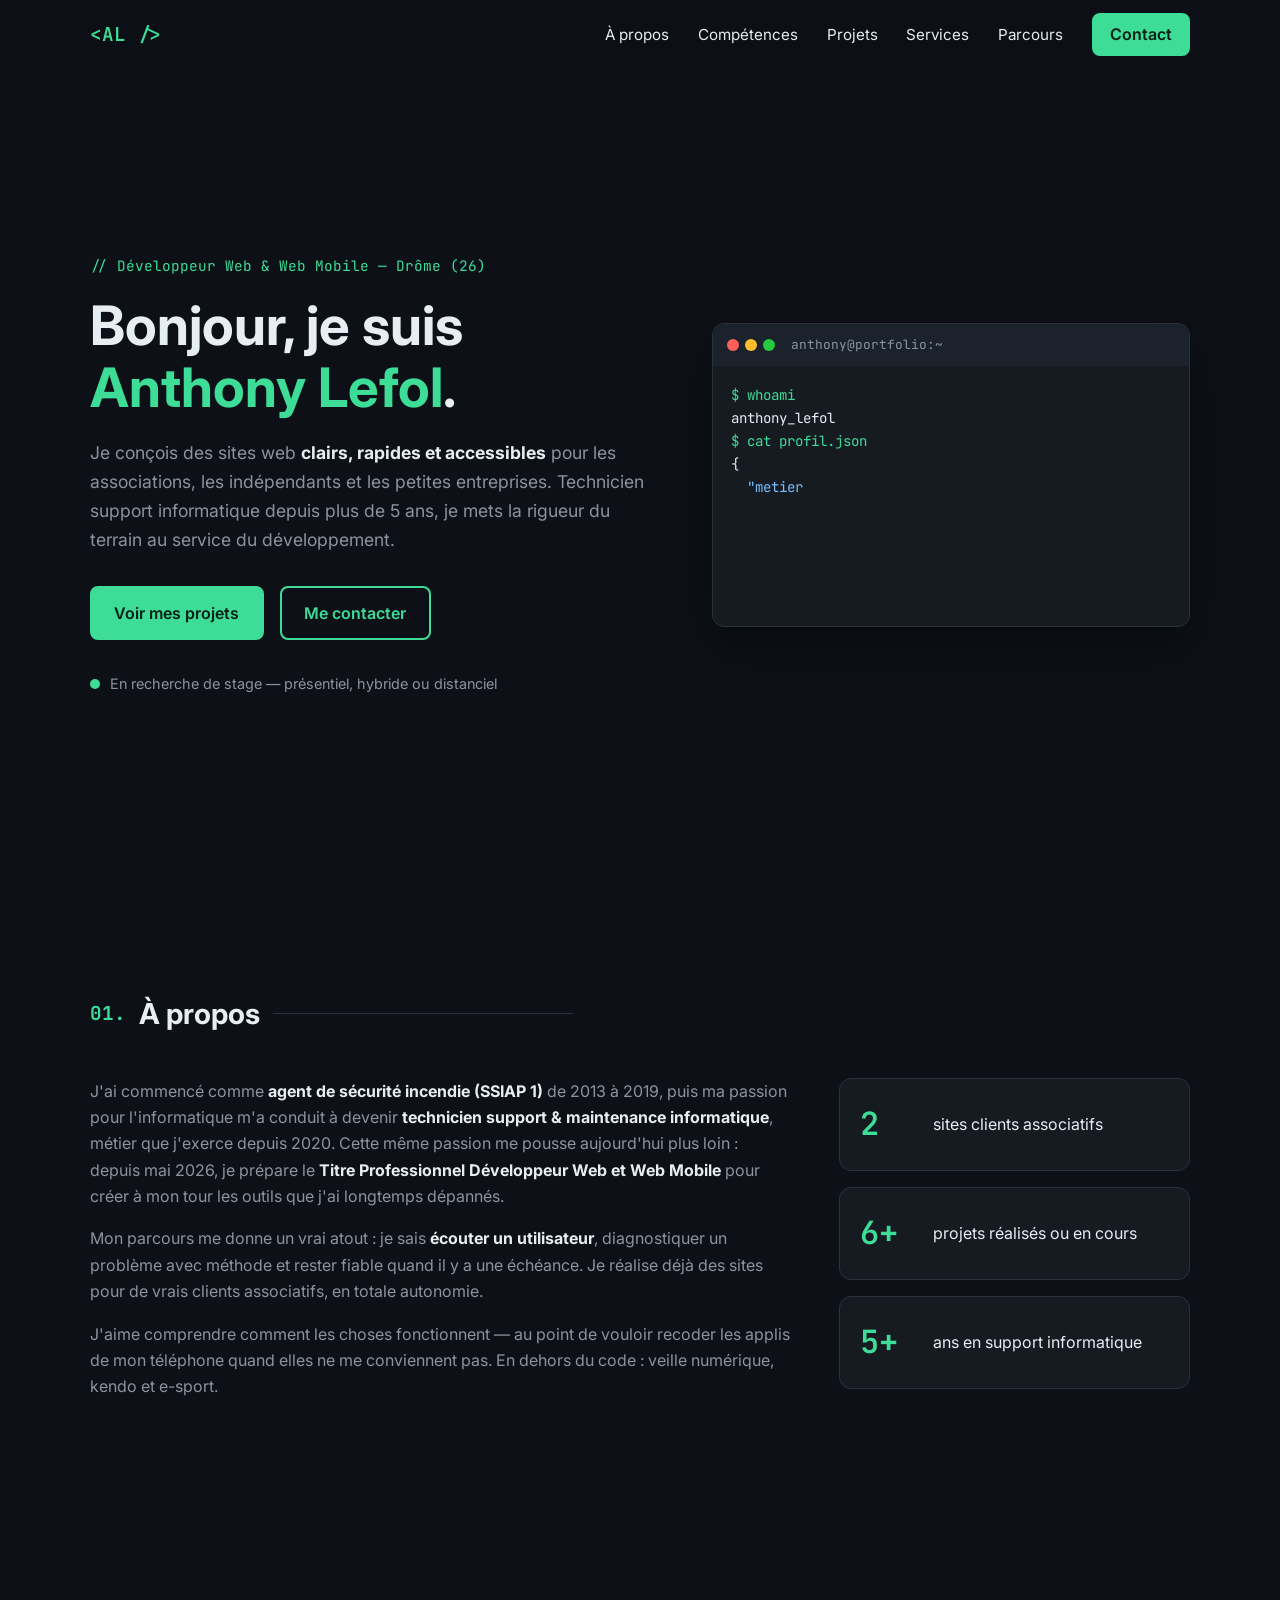
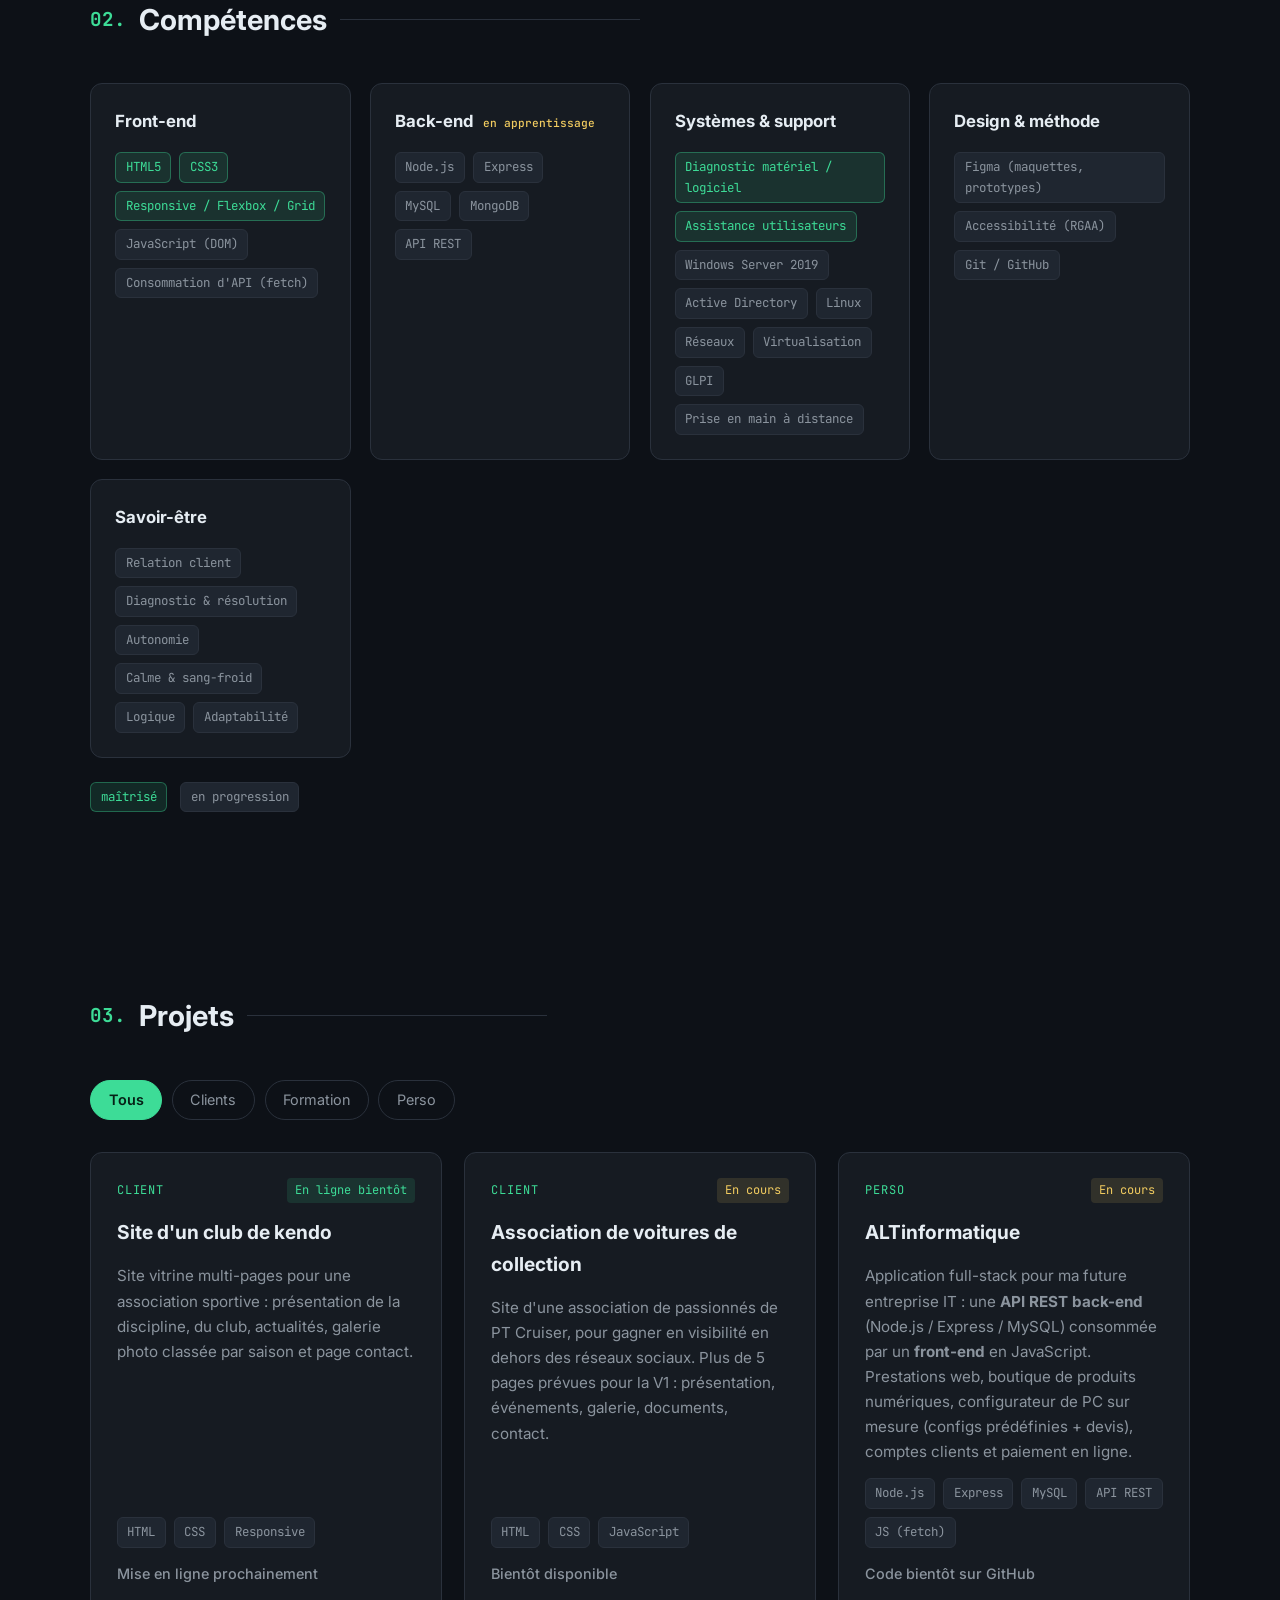
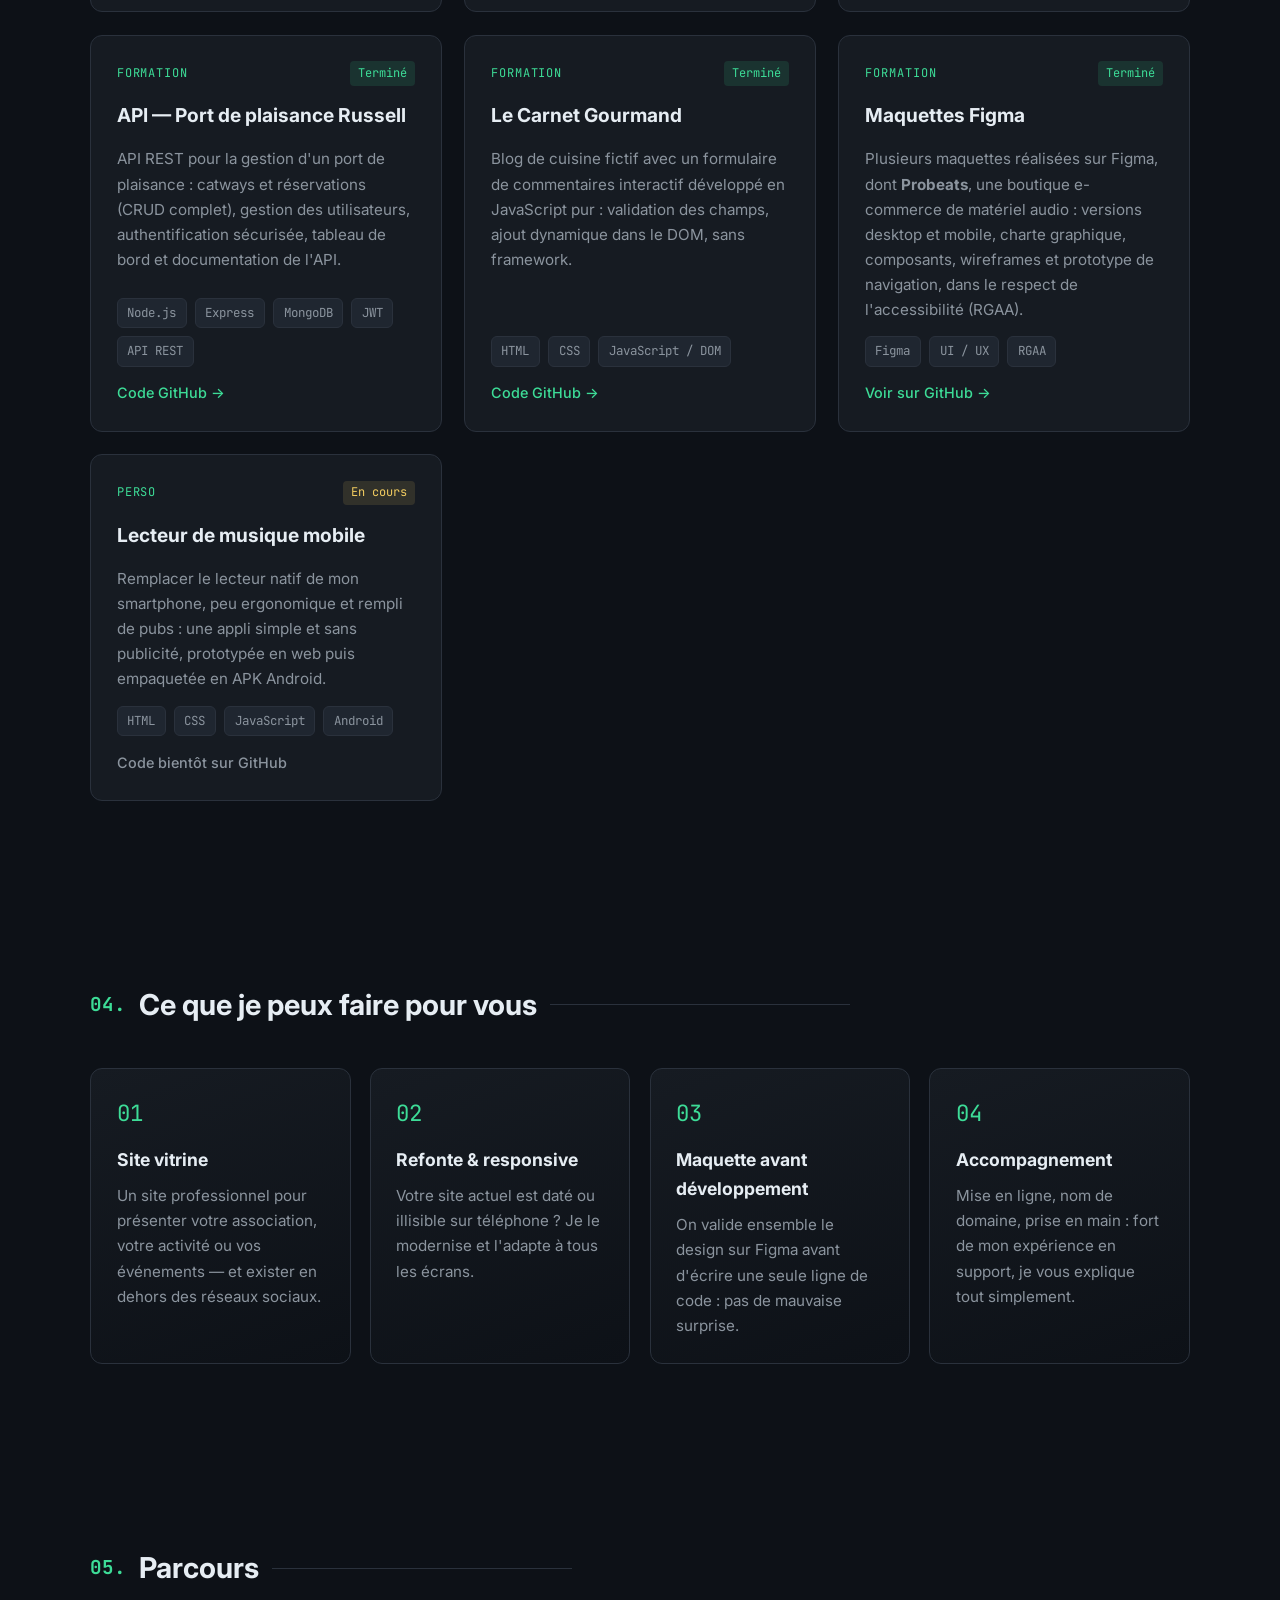
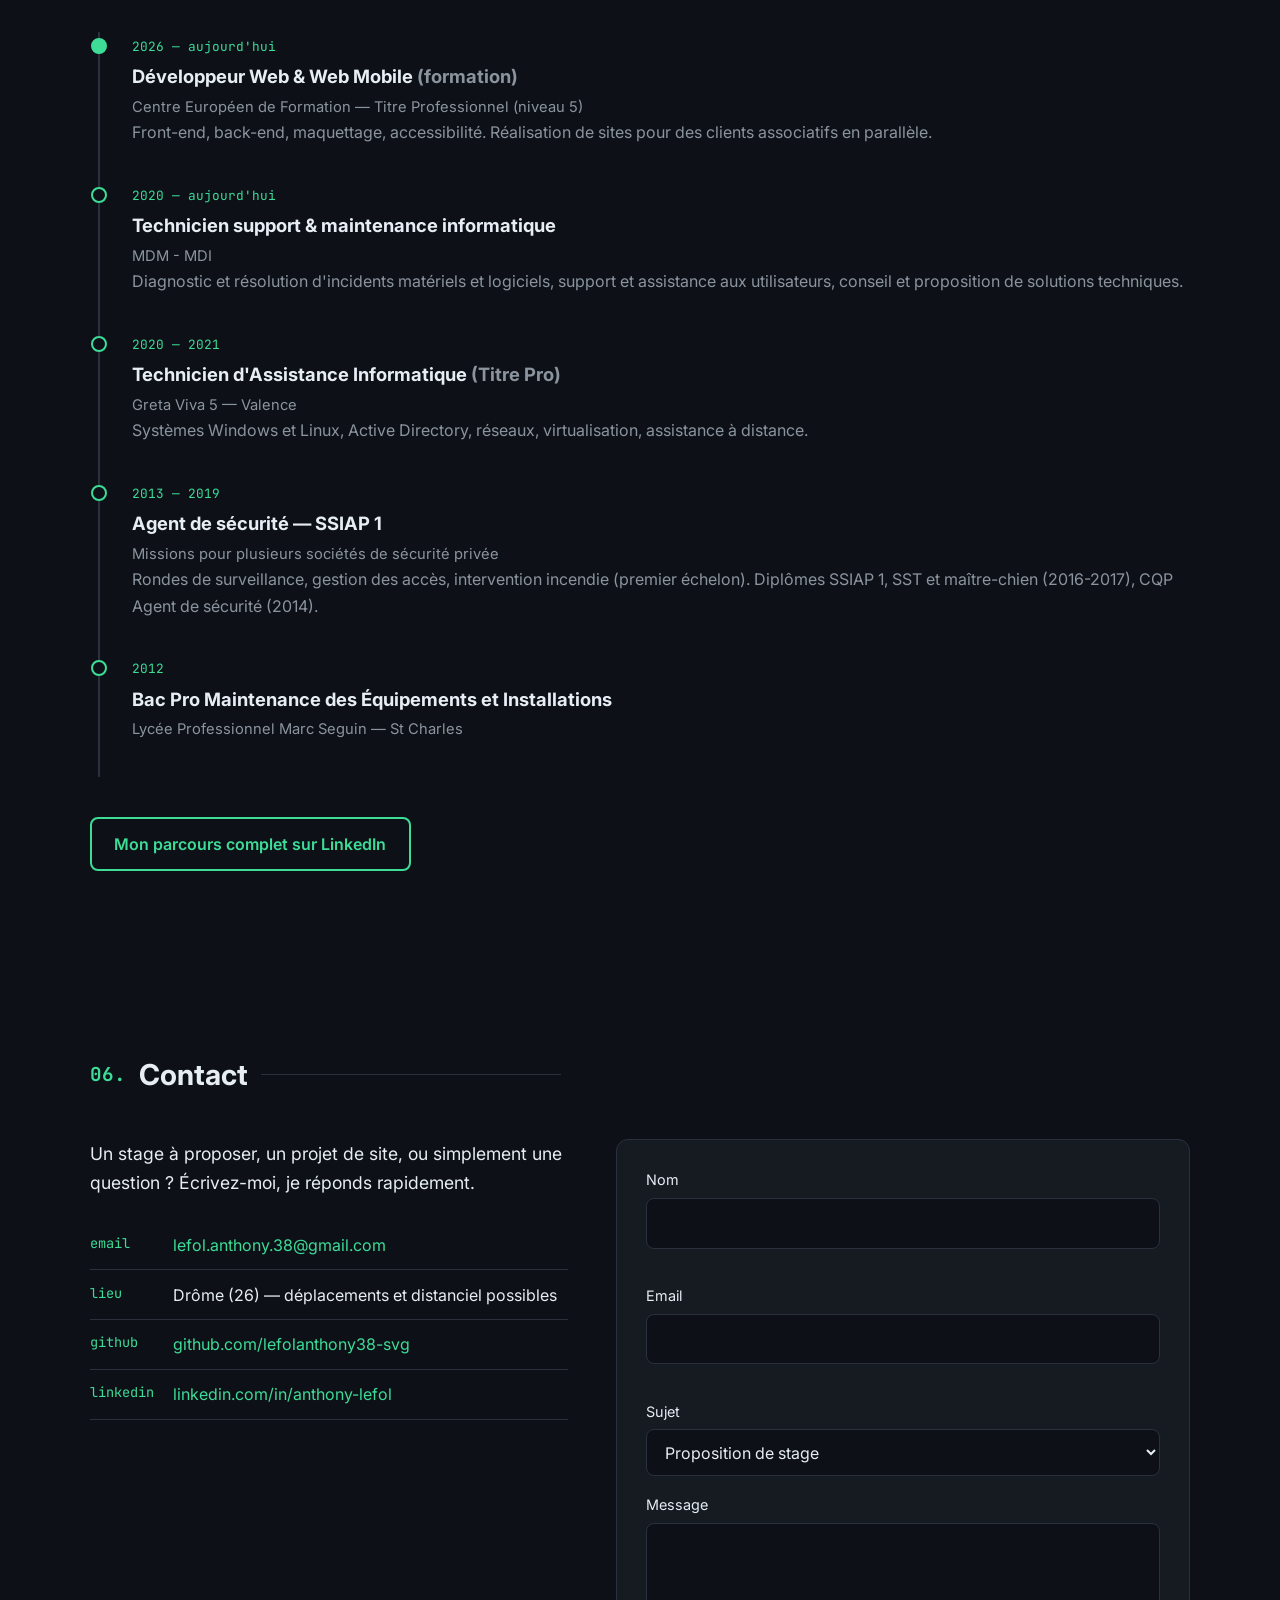
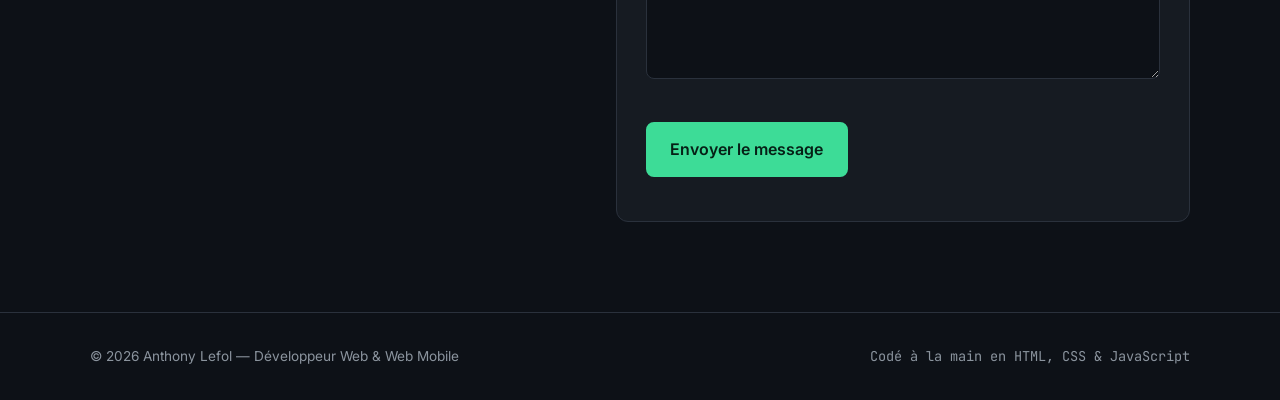
==== commit 240a5a65: "Ajout liens GitHub/LinkedIn, parcours date et competences systemes (CV)" ====
--- a/index.html
+++ b/index.html
@@ -55,8 +55,8 @@
         <h1>Bonjour, je suis <span class="accent">Anthony Lefol</span>.</h1>
         <p class="hero-sub">
           Je conçois des sites web <strong>clairs, rapides et accessibles</strong> pour les associations,
-          les indépendants et les petites entreprises. Ancien technicien informatique,
-          je mets la rigueur du support au service du développement.
+          les indépendants et les petites entreprises. Technicien support informatique depuis plus de 5 ans,
+          je mets la rigueur du terrain au service du développement.
         </p>
         <div class="hero-cta">
           <a href="#projets" class="btn">Voir mes projets</a>
@@ -81,8 +81,8 @@
       <div class="about-grid">
         <div class="about-text">
           <p>
-            J'ai commencé comme <strong>agent de sécurité incendie (SSIAP 1)</strong>, puis ma passion pour
-            l'informatique m'a conduit à devenir <strong>technicien support &amp; maintenance informatique</strong>.
+            J'ai commencé comme <strong>agent de sécurité incendie (SSIAP 1)</strong> de 2013 à 2019, puis ma passion pour
+            l'informatique m'a conduit à devenir <strong>technicien support &amp; maintenance informatique</strong>, métier que j'exerce depuis 2020.
             Cette même passion me pousse aujourd'hui plus loin : depuis mai 2026, je prépare le
             <strong>Titre Professionnel Développeur Web et Web Mobile</strong> pour créer à mon tour les outils que j'ai longtemps dépannés.
           </p>
@@ -93,13 +93,13 @@
           </p>
           <p>
             J'aime comprendre comment les choses fonctionnent — au point de vouloir recoder les applis de mon
-            téléphone quand elles ne me conviennent pas.
+            téléphone quand elles ne me conviennent pas. En dehors du code : veille numérique, kendo et e-sport.
           </p>
         </div>
         <ul class="about-facts">
           <li><span class="fact-num">2</span><span>sites clients associatifs</span></li>
           <li><span class="fact-num">6+</span><span>projets réalisés ou en cours</span></li>
-          <li><span class="fact-num">3</span><span>métiers : support IT, sécurité, dev</span></li>
+          <li><span class="fact-num">5+</span><span>ans en support informatique</span></li>
         </ul>
       </div>
     </section>
@@ -129,6 +129,20 @@
           </ul>
         </article>
         <article class="skill-card">
+          <h3>Systèmes &amp; support</h3>
+          <ul class="tags">
+            <li class="tag tag-strong">Diagnostic matériel / logiciel</li>
+            <li class="tag tag-strong">Assistance utilisateurs</li>
+            <li class="tag">Windows Server 2019</li>
+            <li class="tag">Active Directory</li>
+            <li class="tag">Linux</li>
+            <li class="tag">Réseaux</li>
+            <li class="tag">Virtualisation</li>
+            <li class="tag">GLPI</li>
+            <li class="tag">Prise en main à distance</li>
+          </ul>
+        </article>
+        <article class="skill-card">
           <h3>Design &amp; méthode</h3>
           <ul class="tags">
             <li class="tag">Figma (maquettes, prototypes)</li>
@@ -142,7 +156,9 @@
             <li class="tag">Relation client</li>
             <li class="tag">Diagnostic &amp; résolution</li>
             <li class="tag">Autonomie</li>
-            <li class="tag">Sang-froid</li>
+            <li class="tag">Calme &amp; sang-froid</li>
+            <li class="tag">Logique</li>
+            <li class="tag">Adaptabilité</li>
           </ul>
         </article>
       </div>
@@ -171,7 +187,7 @@
           <h3>Site d'un club de kendo</h3>
           <p>Site vitrine multi-pages pour une association sportive : présentation de la discipline, du club, actualités, galerie photo classée par saison et page contact.</p>
           <ul class="tags"><li class="tag">HTML</li><li class="tag">CSS</li><li class="tag">Responsive</li></ul>
-          <div class="project-links"><a href="#" class="link">Voir le site →</a></div>
+          <div class="project-links"><span class="link muted">Mise en ligne prochainement</span></div>
         </article>
 
         <article class="project" data-category="client">
@@ -193,7 +209,7 @@
           <h3>ALTinformatique</h3>
           <p>Application full-stack pour ma future entreprise IT : une <strong>API REST back-end</strong> (Node.js / Express / MySQL) consommée par un <strong>front-end</strong> en JavaScript. Prestations web, boutique de produits numériques, configurateur de PC sur mesure (configs prédéfinies + devis), comptes clients et paiement en ligne.</p>
           <ul class="tags"><li class="tag">Node.js</li><li class="tag">Express</li><li class="tag">MySQL</li><li class="tag">API REST</li><li class="tag">JS (fetch)</li></ul>
-          <div class="project-links"><a href="#" class="link">Code GitHub →</a></div>
+          <div class="project-links"><span class="link muted">Code bientôt sur GitHub</span></div>
         </article>
 
         <article class="project" data-category="formation">
@@ -204,7 +220,7 @@
           <h3>API — Port de plaisance Russell</h3>
           <p>API REST pour la gestion d'un port de plaisance : catways et réservations (CRUD complet), gestion des utilisateurs, authentification sécurisée, tableau de bord et documentation de l'API.</p>
           <ul class="tags"><li class="tag">Node.js</li><li class="tag">Express</li><li class="tag">MongoDB</li><li class="tag">JWT</li><li class="tag">API REST</li></ul>
-          <div class="project-links"><a href="#" class="link">Code GitHub →</a><a href="#" class="link">Documentation →</a></div>
+          <div class="project-links"><a href="https://github.com/lefolanthony38-svg/api-port-plaisance-russell" class="link" target="_blank" rel="noopener">Code GitHub →</a></div>
         </article>
 
         <article class="project" data-category="formation">
@@ -215,7 +231,7 @@
           <h3>Le Carnet Gourmand</h3>
           <p>Blog de cuisine fictif avec un formulaire de commentaires interactif développé en JavaScript pur : validation des champs, ajout dynamique dans le DOM, sans framework.</p>
           <ul class="tags"><li class="tag">HTML</li><li class="tag">CSS</li><li class="tag">JavaScript / DOM</li></ul>
-          <div class="project-links"><a href="#" class="link">Code GitHub →</a><a href="#" class="link">Démo →</a></div>
+          <div class="project-links"><a href="https://github.com/lefolanthony38-svg/devoir-carnet-gourmand" class="link" target="_blank" rel="noopener">Code GitHub →</a></div>
         </article>
 
         <article class="project" data-category="formation">
@@ -226,7 +242,7 @@
           <h3>Maquettes Figma</h3>
           <p>Plusieurs maquettes réalisées sur Figma, dont <strong>Probeats</strong>, une boutique e-commerce de matériel audio : versions desktop et mobile, charte graphique, composants, wireframes et prototype de navigation, dans le respect de l'accessibilité (RGAA).</p>
           <ul class="tags"><li class="tag">Figma</li><li class="tag">UI / UX</li><li class="tag">RGAA</li></ul>
-          <div class="project-links"><a href="#" class="link">Voir la maquette →</a></div>
+          <div class="project-links"><a href="https://github.com/lefolanthony38-svg/maquette-probeats-figma" class="link" target="_blank" rel="noopener">Voir sur GitHub →</a></div>
         </article>
 
         <article class="project" data-category="perso">
@@ -237,7 +253,7 @@
           <h3>Lecteur de musique mobile</h3>
           <p>Remplacer le lecteur natif de mon smartphone, peu ergonomique et rempli de pubs : une appli simple et sans publicité, prototypée en web puis empaquetée en APK Android.</p>
           <ul class="tags"><li class="tag">HTML</li><li class="tag">CSS</li><li class="tag">JavaScript</li><li class="tag">Android</li></ul>
-          <div class="project-links"><a href="#" class="link">Code GitHub →</a></div>
+          <div class="project-links"><span class="link muted">Code bientôt sur GitHub</span></div>
         </article>
       </div>
     </section>
@@ -280,17 +296,30 @@
           <p>Front-end, back-end, maquettage, accessibilité. Réalisation de sites pour des clients associatifs en parallèle.</p>
         </li>
         <li class="timeline-item">
-          <span class="timeline-date mono">Expérience</span>
+          <span class="timeline-date mono">2020 — aujourd'hui</span>
           <h3>Technicien support &amp; maintenance informatique</h3>
-          <p>Assistance aux utilisateurs, diagnostic et dépannage matériel/logiciel, installation de postes. Pédagogie et sens du service.</p>
-        </li>
-        <li class="timeline-item">
-          <span class="timeline-date mono">Expérience</span>
-          <h3>Agent de sécurité incendie — SSIAP 1</h3>
-          <p>Prévention, rondes, gestion des alarmes et des situations d'urgence. Rigueur, vigilance et respect des procédures.</p>
+          <p class="timeline-org">MDM - MDI</p>
+          <p>Diagnostic et résolution d'incidents matériels et logiciels, support et assistance aux utilisateurs, conseil et proposition de solutions techniques.</p>
+        </li>
+        <li class="timeline-item">
+          <span class="timeline-date mono">2020 — 2021</span>
+          <h3>Technicien d'Assistance Informatique <span class="muted">(Titre Pro)</span></h3>
+          <p class="timeline-org">Greta Viva 5 — Valence</p>
+          <p>Systèmes Windows et Linux, Active Directory, réseaux, virtualisation, assistance à distance.</p>
+        </li>
+        <li class="timeline-item">
+          <span class="timeline-date mono">2013 — 2019</span>
+          <h3>Agent de sécurité — SSIAP 1</h3>
+          <p class="timeline-org">Missions pour plusieurs sociétés de sécurité privée</p>
+          <p>Rondes de surveillance, gestion des accès, intervention incendie (premier échelon). Diplômes SSIAP 1, SST et maître-chien (2016-2017), CQP Agent de sécurité (2014).</p>
+        </li>
+        <li class="timeline-item">
+          <span class="timeline-date mono">2012</span>
+          <h3>Bac Pro Maintenance des Équipements et Installations</h3>
+          <p class="timeline-org">Lycée Professionnel Marc Seguin — St Charles</p>
         </li>
       </ol>
-      <a href="#" class="btn btn-ghost">Télécharger mon CV (PDF)</a>
+      <a href="https://www.linkedin.com/in/anthony-lefol-7a541a184/" class="btn btn-ghost" target="_blank" rel="noopener">Mon parcours complet sur LinkedIn</a>
     </section>
 
     <!-- ========== CONTACT ========== -->
@@ -302,8 +331,8 @@
           <ul class="contact-list">
             <li><span class="mono accent">email</span> <a href="mailto:lefol.anthony.38@gmail.com">lefol.anthony.38@gmail.com</a></li>
             <li><span class="mono accent">lieu</span> Drôme (26) — déplacements et distanciel possibles</li>
-            <li><span class="mono accent">github</span> <a href="#">github.com/votre-pseudo</a></li>
-            <li><span class="mono accent">linkedin</span> <a href="#">linkedin.com/in/votre-profil</a></li>
+            <li><span class="mono accent">github</span> <a href="https://github.com/lefolanthony38-svg" target="_blank" rel="noopener">github.com/lefolanthony38-svg</a></li>
+            <li><span class="mono accent">linkedin</span> <a href="https://www.linkedin.com/in/anthony-lefol-7a541a184/" target="_blank" rel="noopener">linkedin.com/in/anthony-lefol</a></li>
           </ul>
         </div>
 
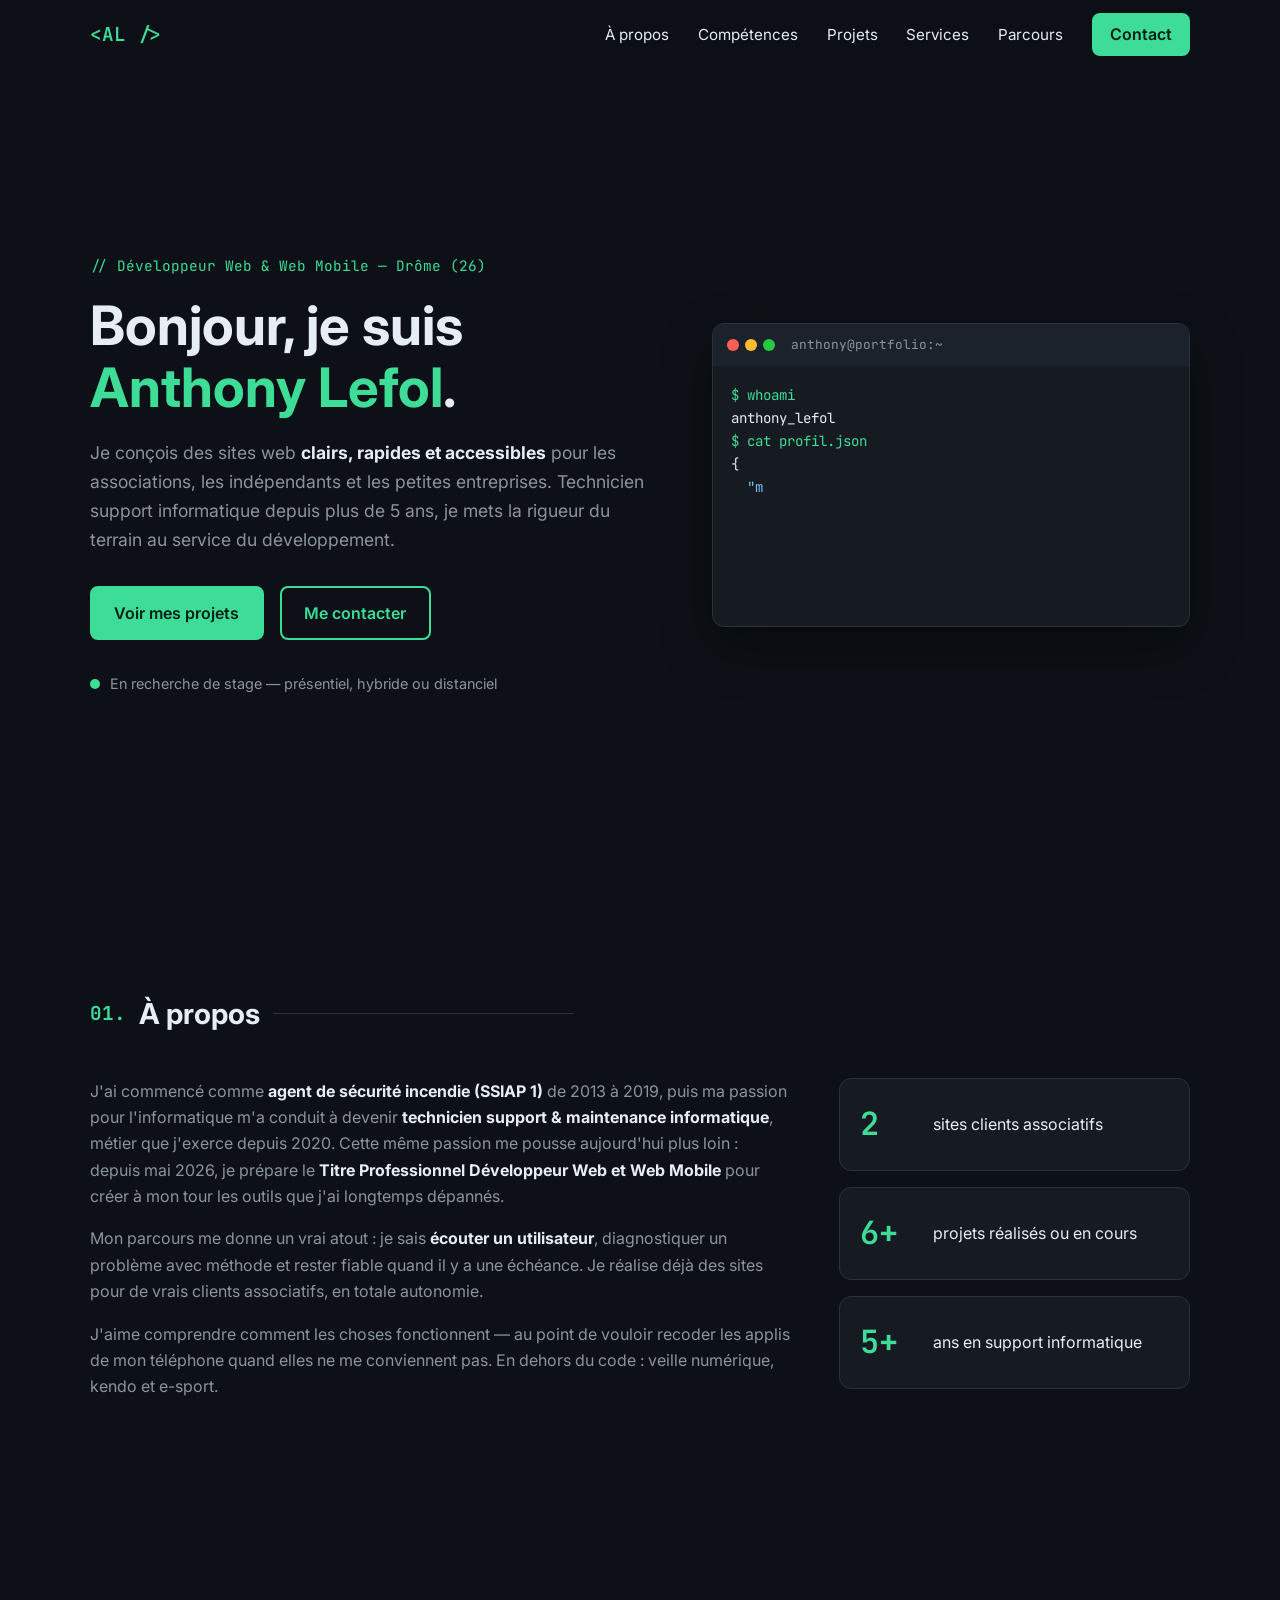
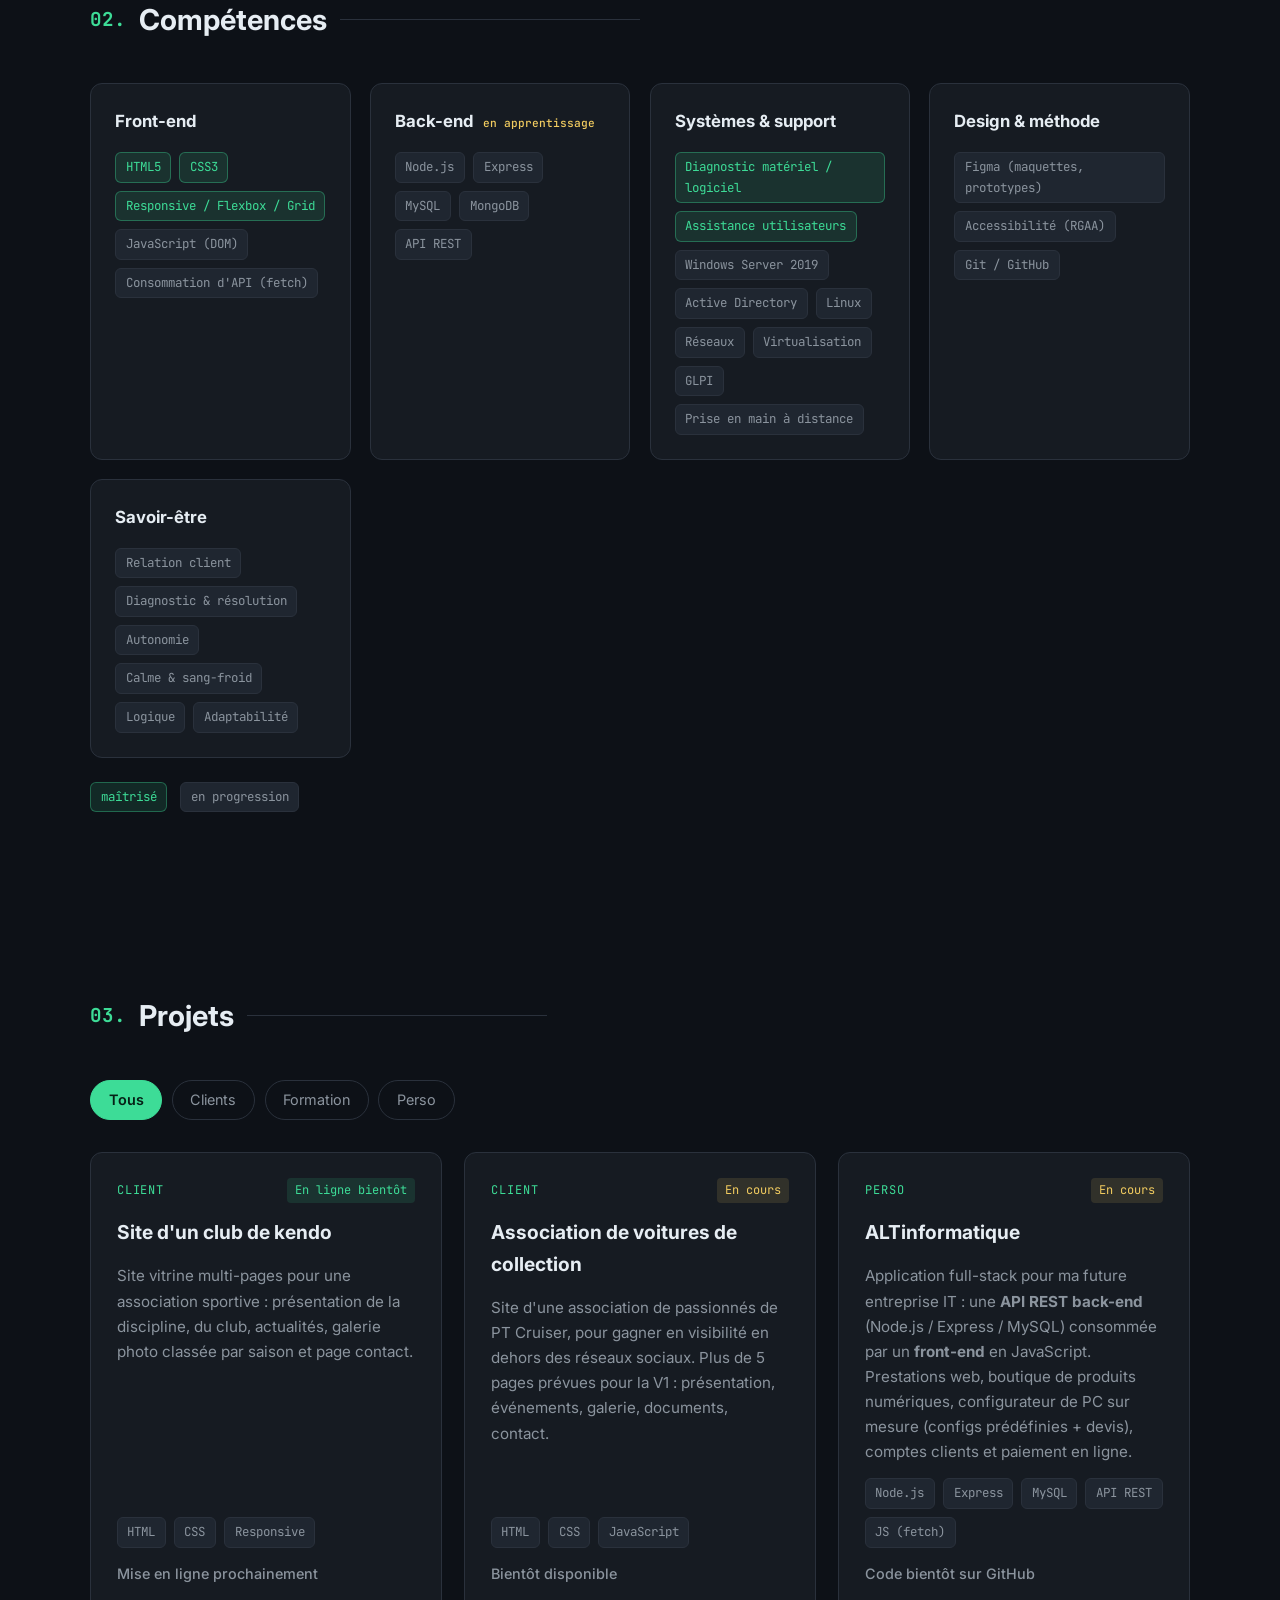
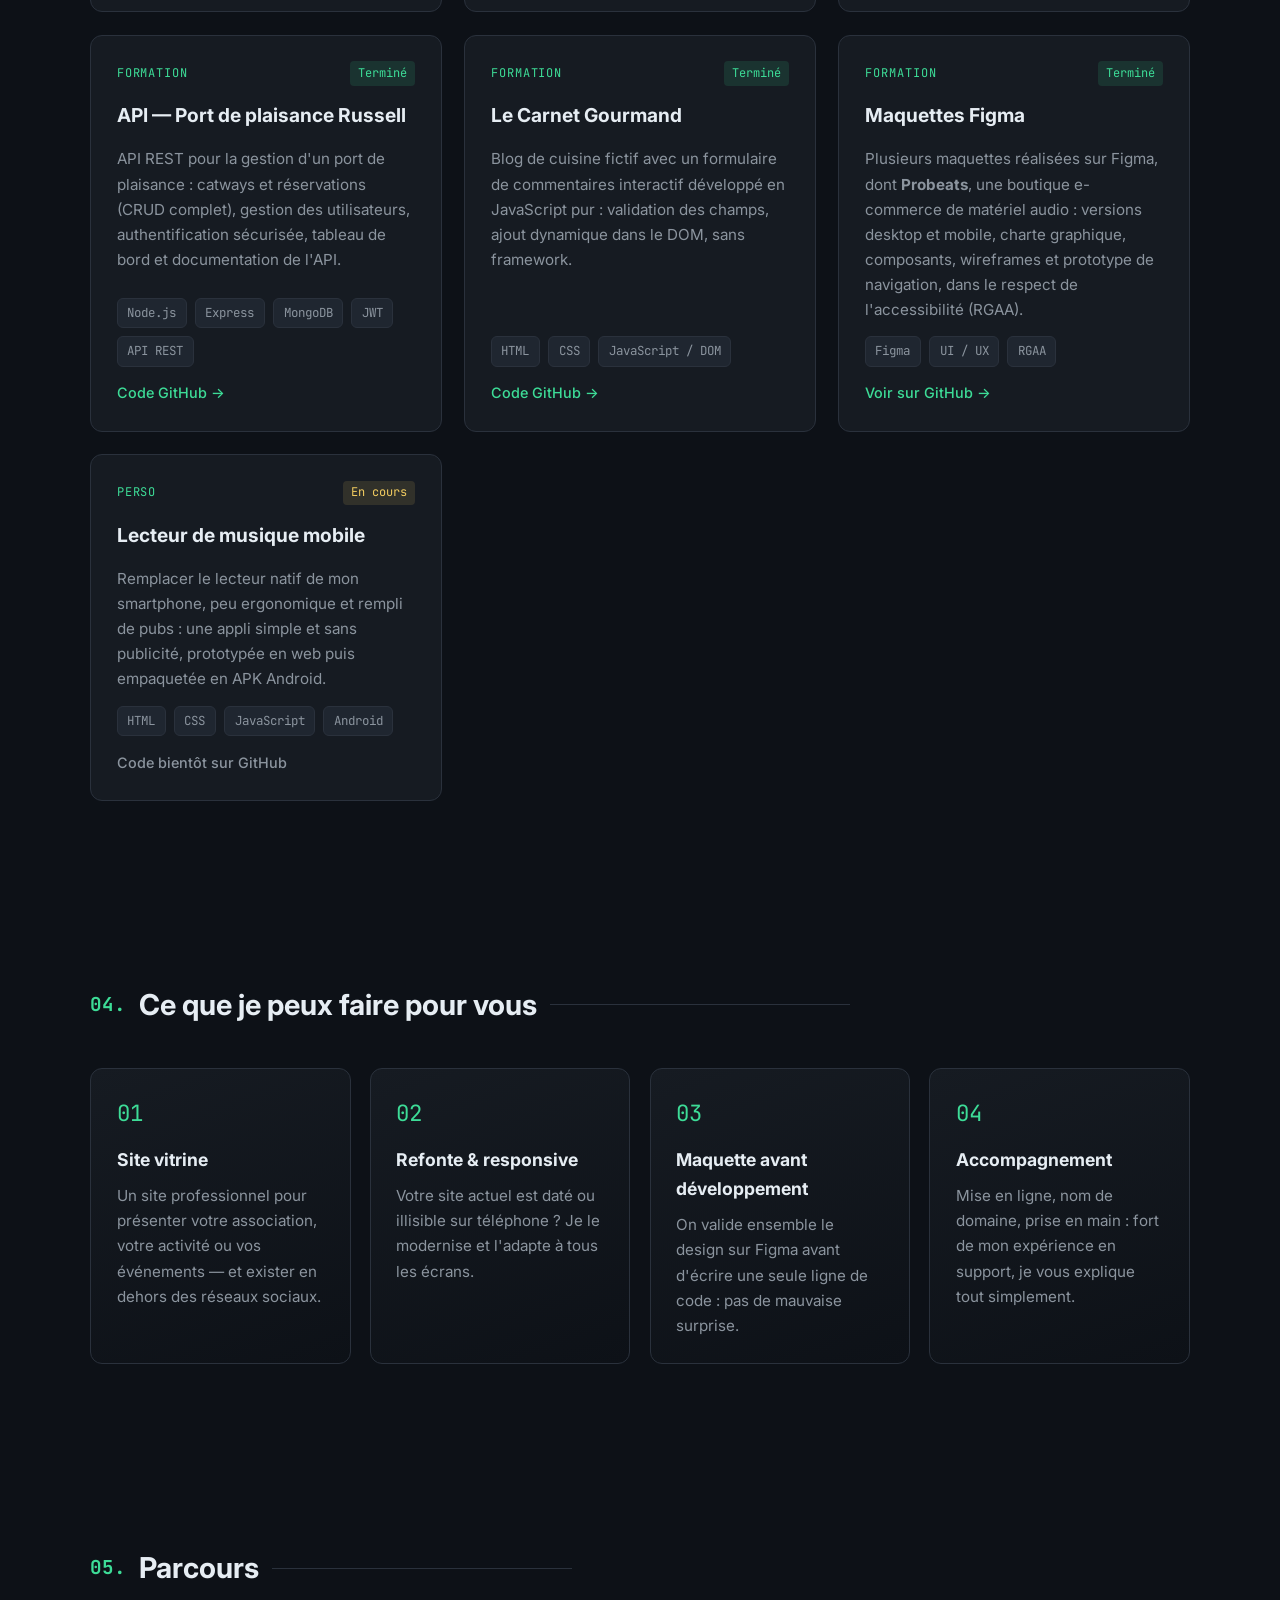
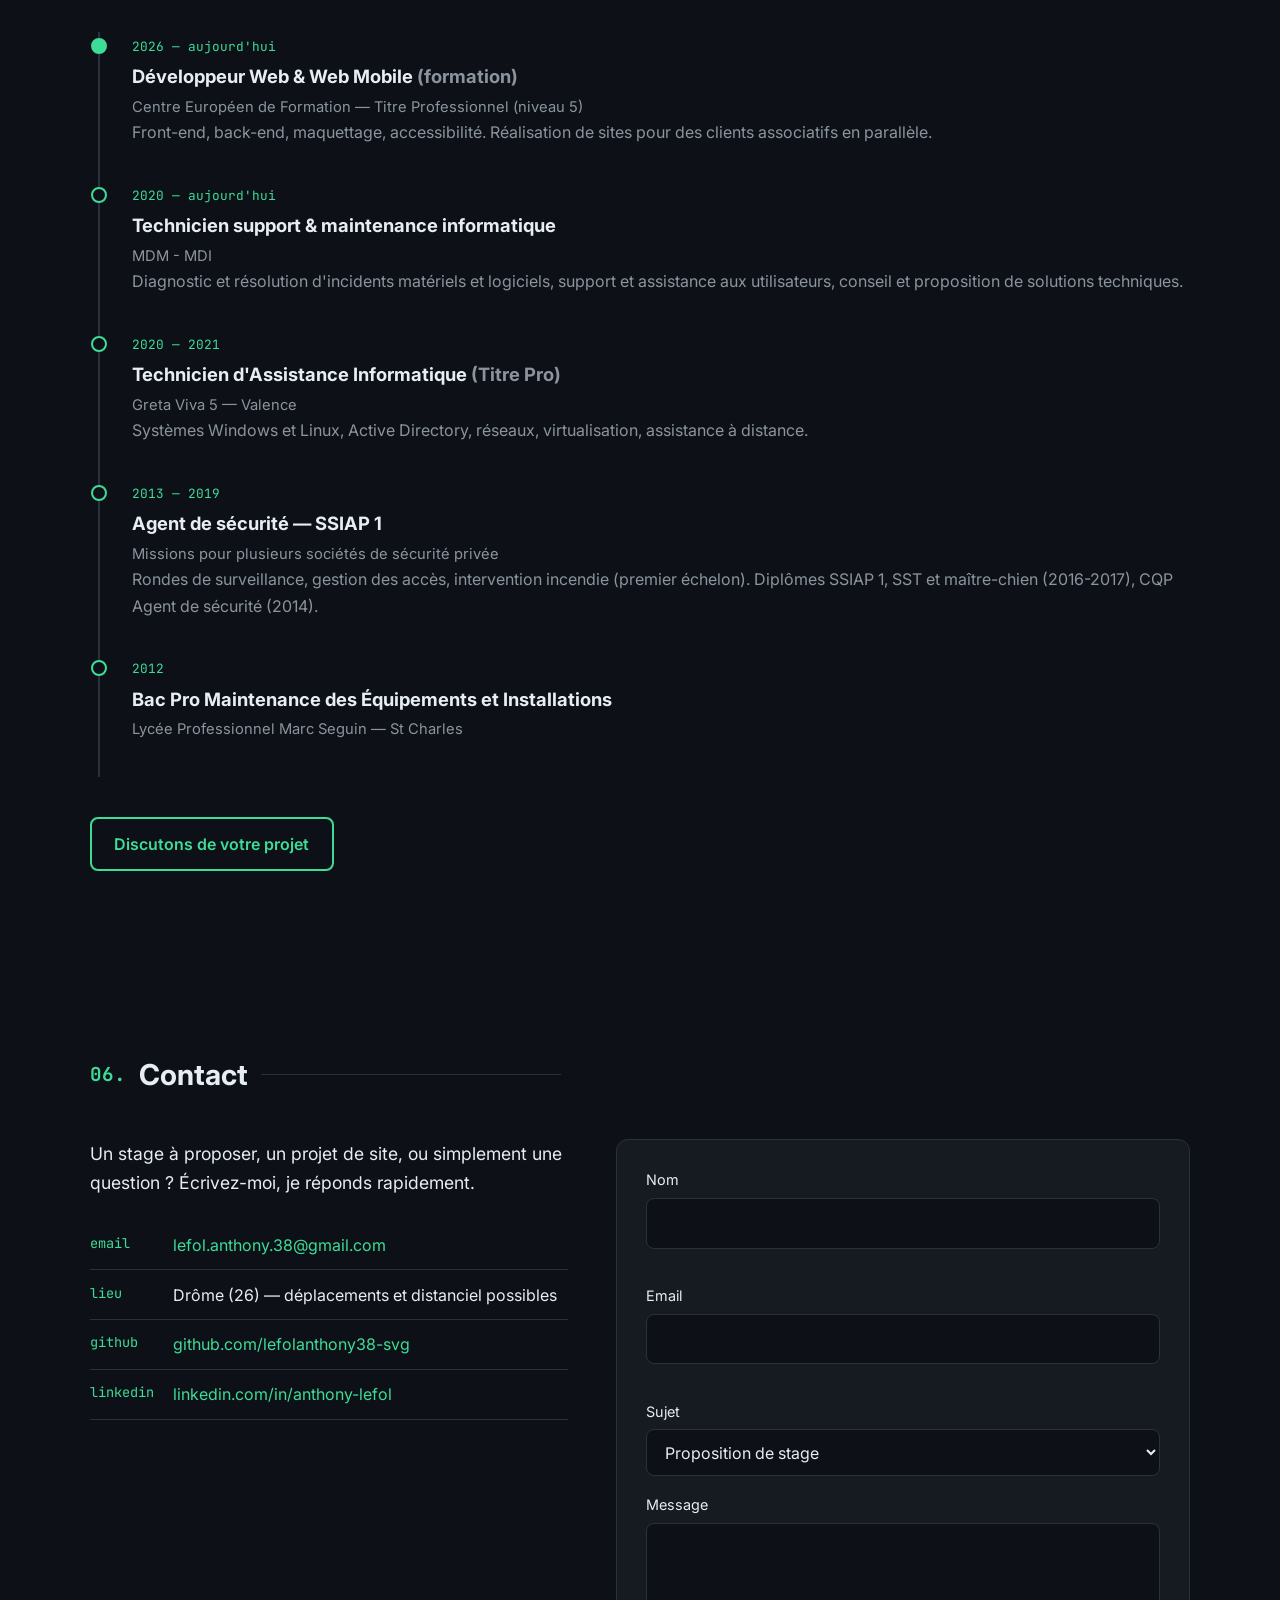
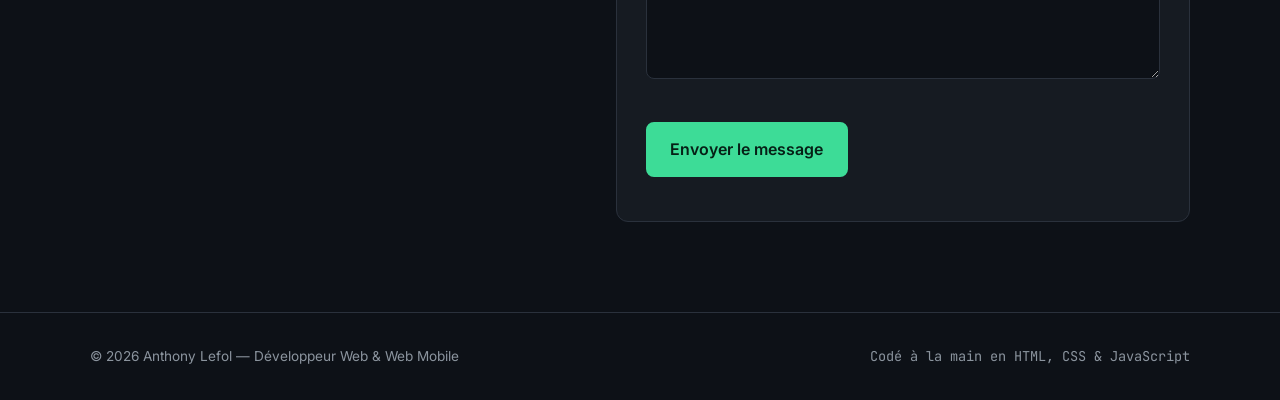
==== commit d38efb9f: "Retrait du bouton LinkedIn (profil pas a jour)" ====
--- a/index.html
+++ b/index.html
@@ -319,7 +319,7 @@
           <p class="timeline-org">Lycée Professionnel Marc Seguin — St Charles</p>
         </li>
       </ol>
-      <a href="https://www.linkedin.com/in/anthony-lefol-7a541a184/" class="btn btn-ghost" target="_blank" rel="noopener">Mon parcours complet sur LinkedIn</a>
+      <a href="#contact" class="btn btn-ghost">Discutons de votre projet</a>
     </section>
 
     <!-- ========== CONTACT ========== -->
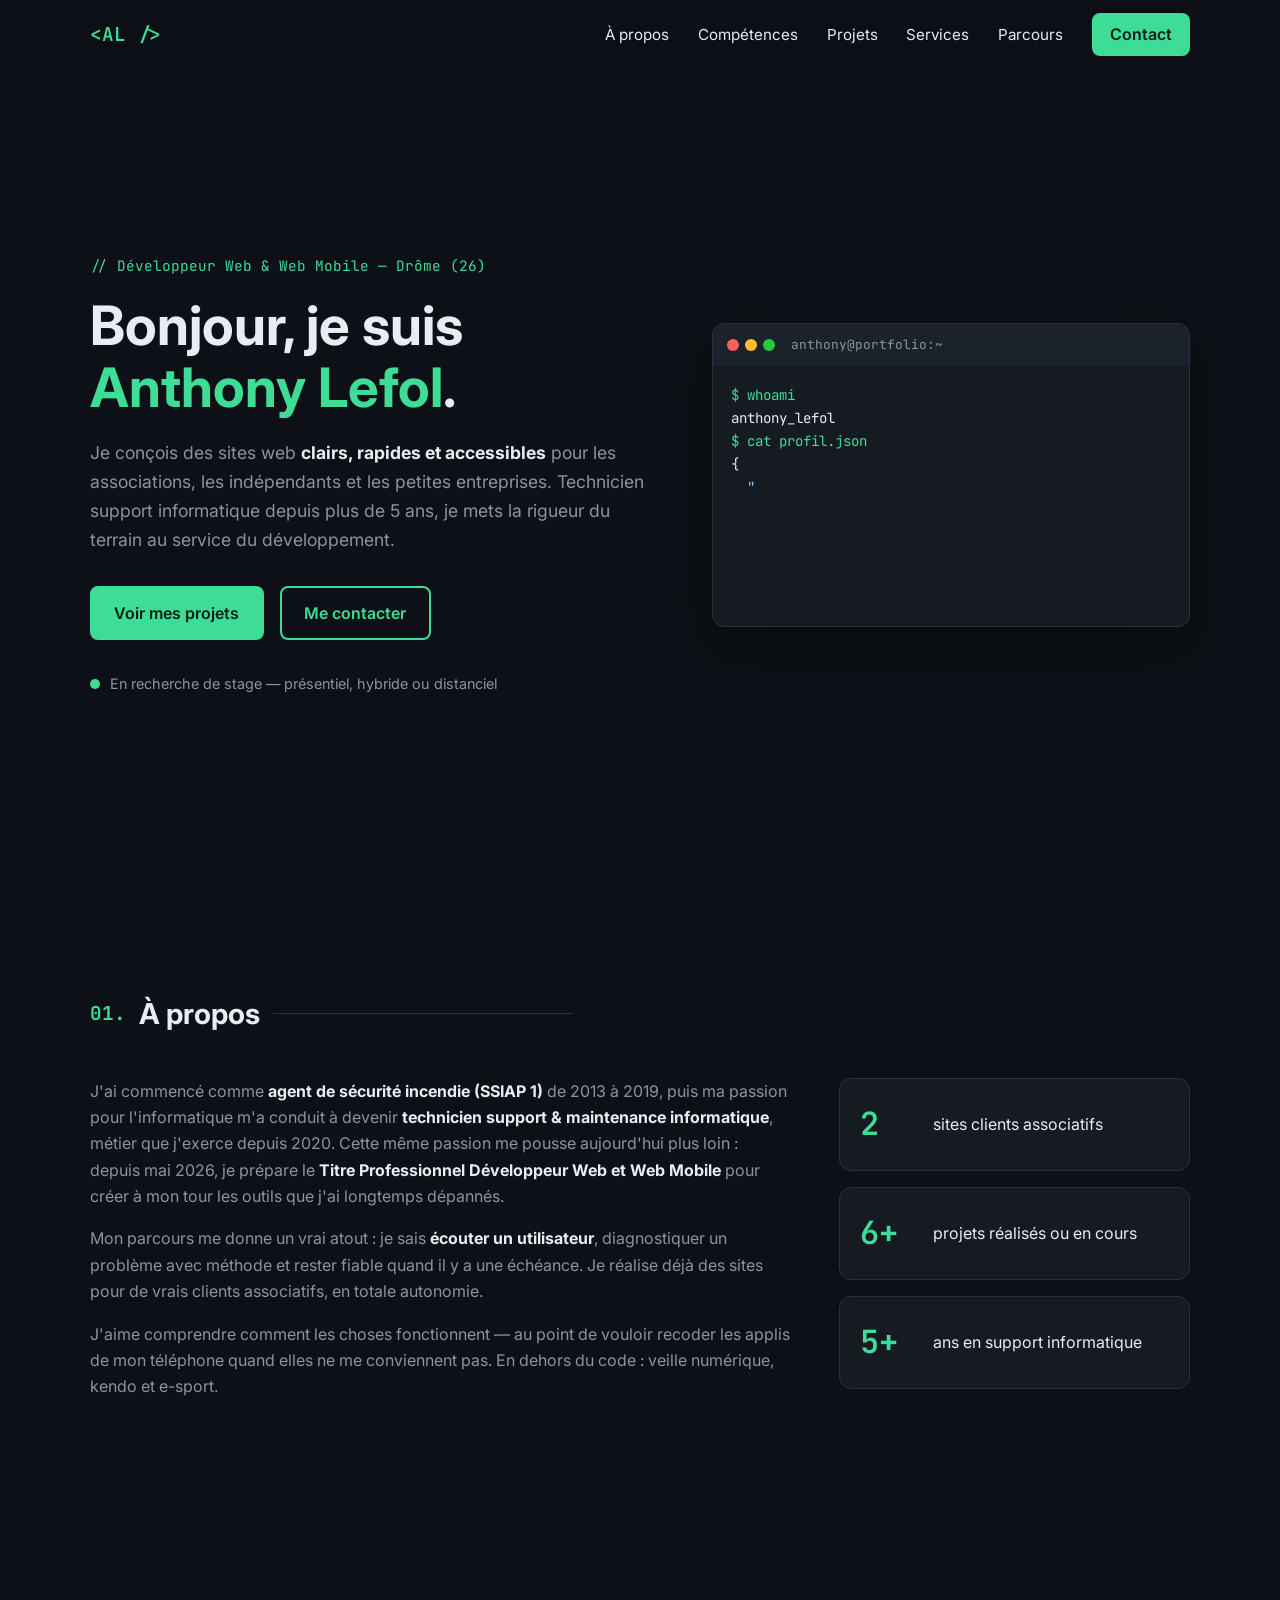
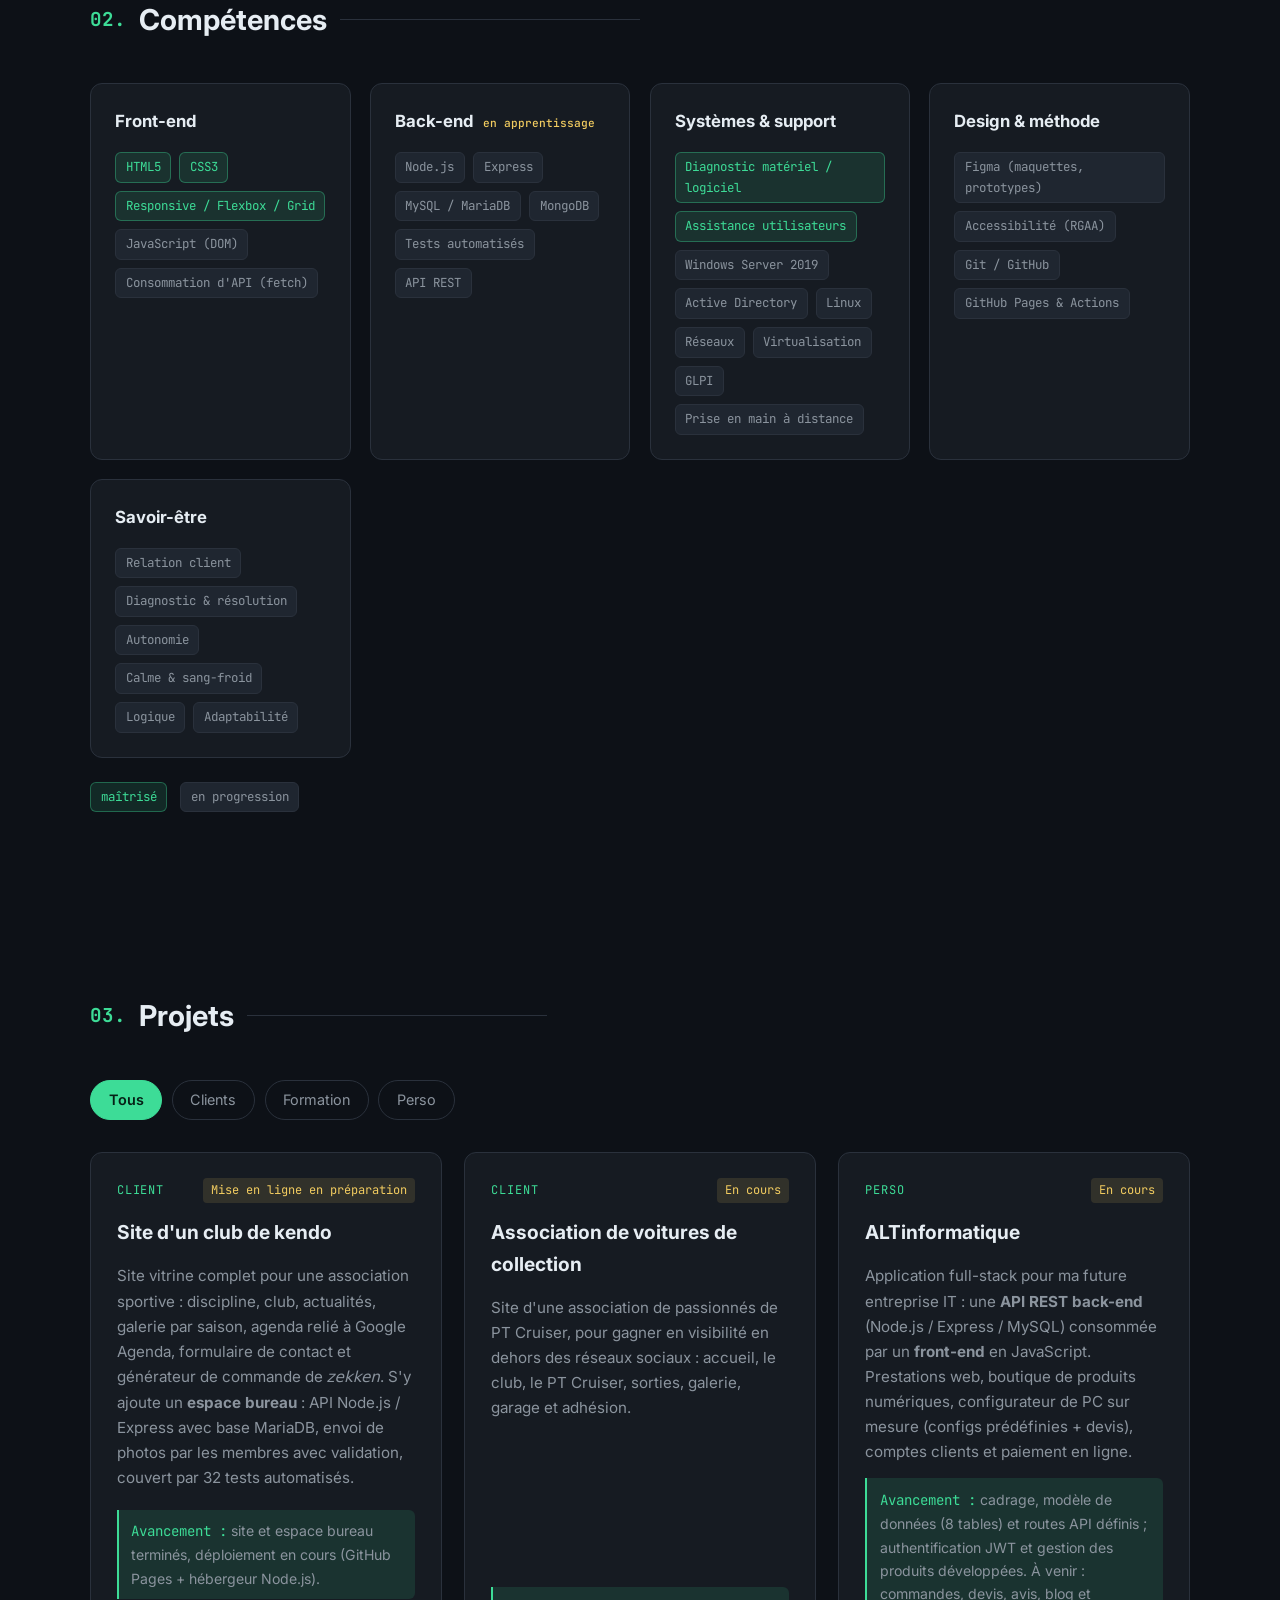
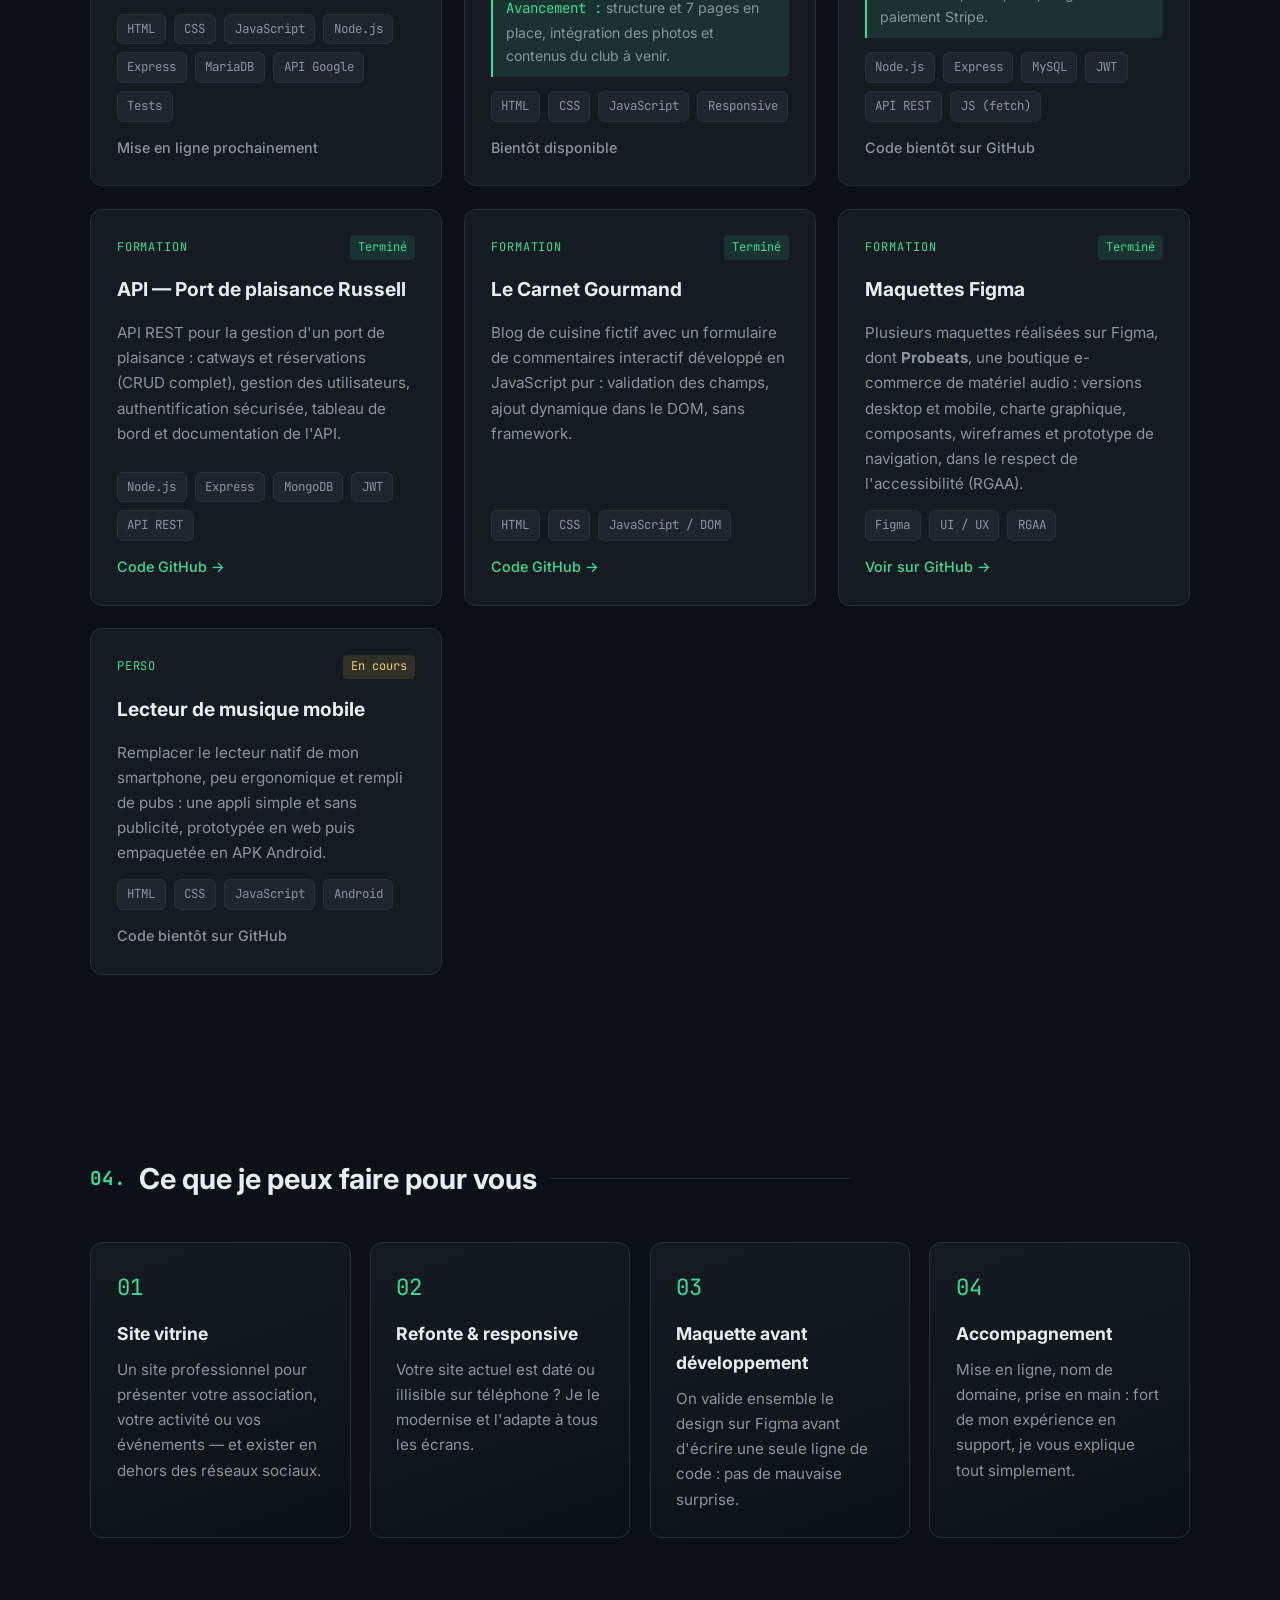
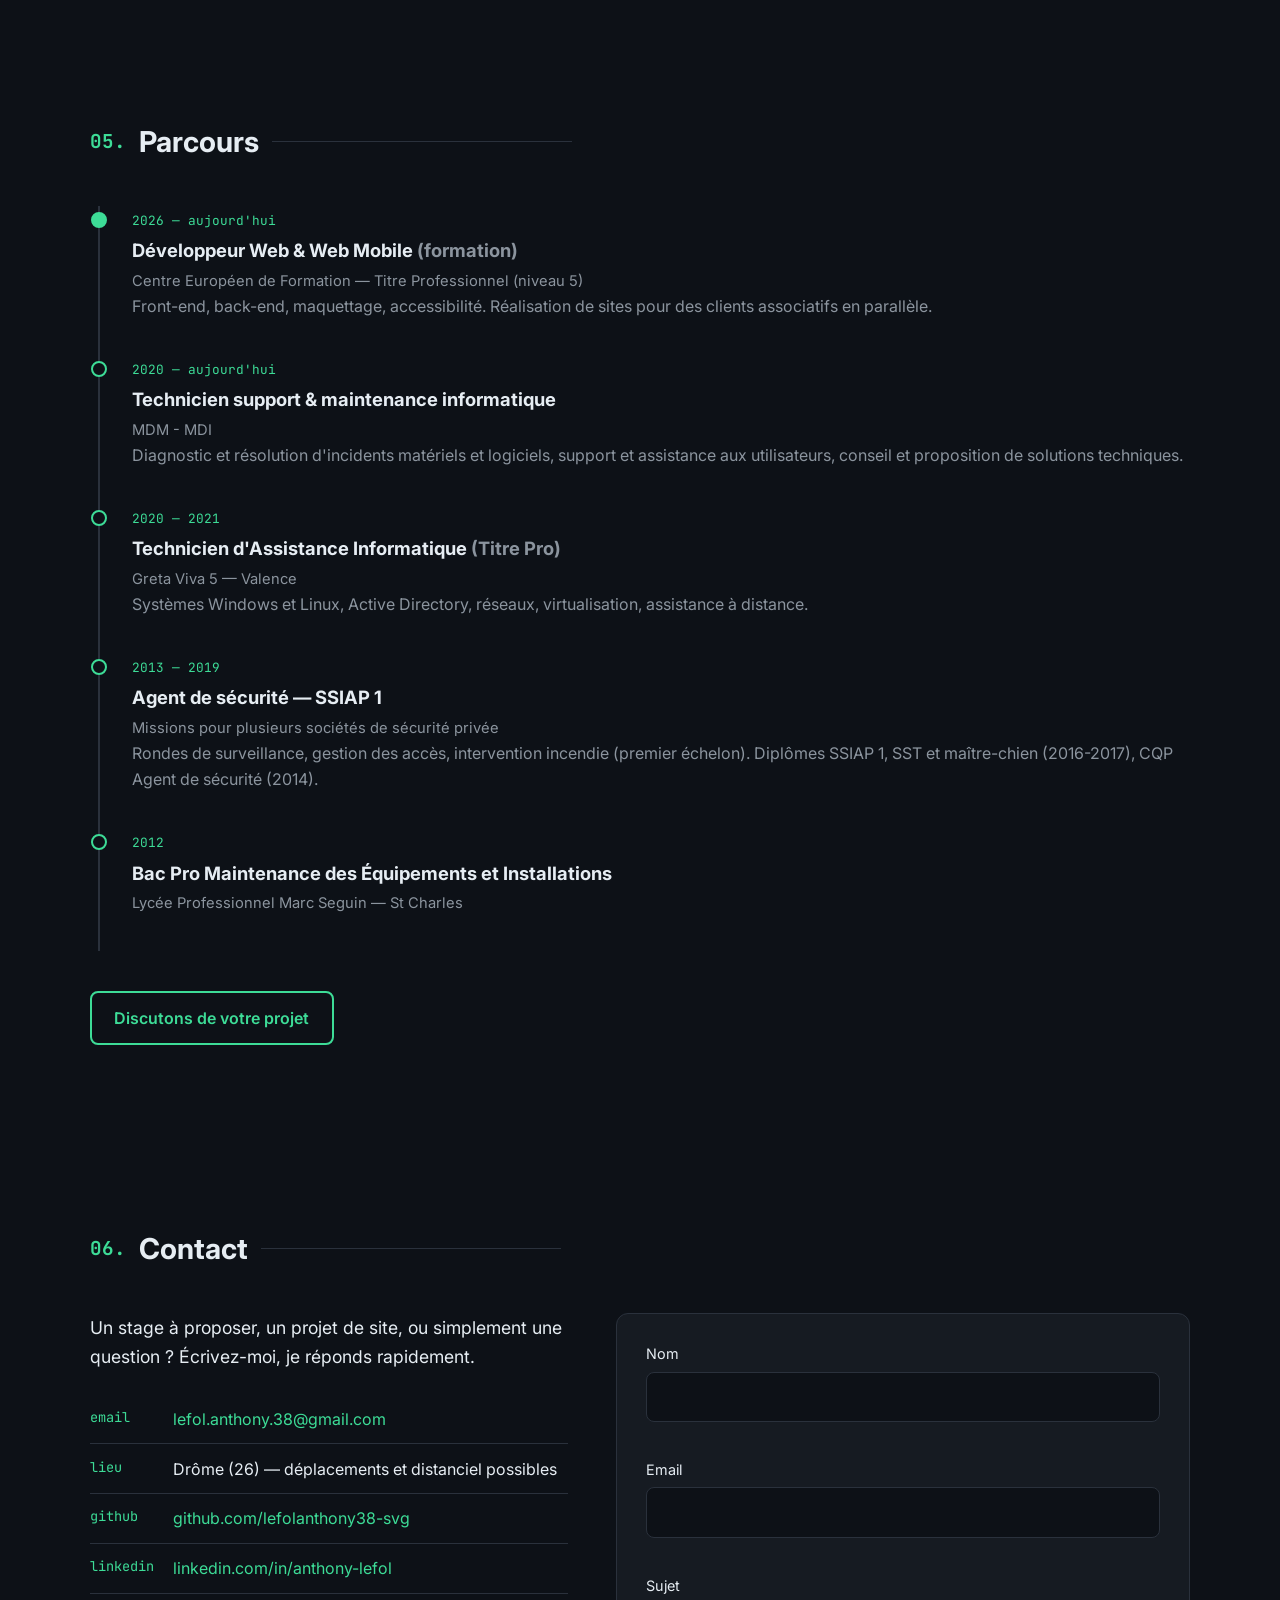
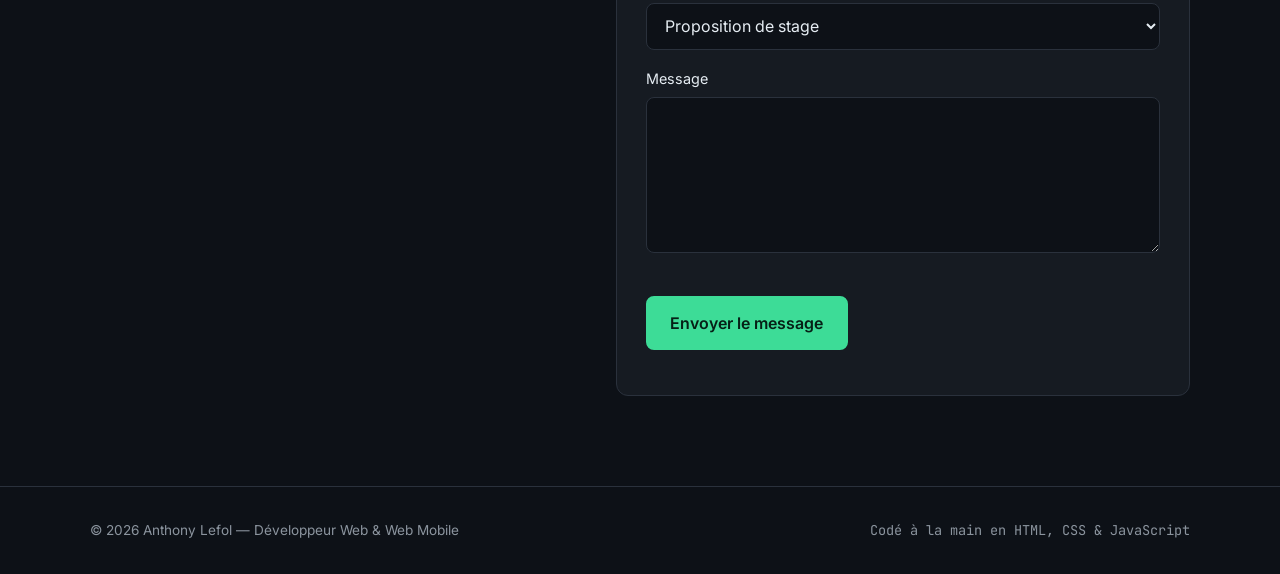
==== commit 53774fb3: "Mise a jour de l'avancement des projets (kendo, PT Cruiser, ALTinformatique)" ====
--- a/index.html
+++ b/index.html
@@ -123,8 +123,9 @@
           <ul class="tags">
             <li class="tag">Node.js</li>
             <li class="tag">Express</li>
-            <li class="tag">MySQL</li>
+            <li class="tag">MySQL / MariaDB</li>
             <li class="tag">MongoDB</li>
+            <li class="tag">Tests automatisés</li>
             <li class="tag">API REST</li>
           </ul>
         </article>
@@ -148,6 +149,7 @@
             <li class="tag">Figma (maquettes, prototypes)</li>
             <li class="tag">Accessibilité (RGAA)</li>
             <li class="tag">Git / GitHub</li>
+            <li class="tag">GitHub Pages &amp; Actions</li>
           </ul>
         </article>
         <article class="skill-card">
@@ -182,11 +184,12 @@
         <article class="project" data-category="client">
           <div class="project-head">
             <span class="project-type">Client</span>
-            <span class="project-state done">En ligne bientôt</span>
+            <span class="project-state wip">Mise en ligne en préparation</span>
           </div>
           <h3>Site d'un club de kendo</h3>
-          <p>Site vitrine multi-pages pour une association sportive : présentation de la discipline, du club, actualités, galerie photo classée par saison et page contact.</p>
-          <ul class="tags"><li class="tag">HTML</li><li class="tag">CSS</li><li class="tag">Responsive</li></ul>
+          <p>Site vitrine complet pour une association sportive : discipline, club, actualités, galerie par saison, agenda relié à Google Agenda, formulaire de contact et générateur de commande de <em>zekken</em>. S'y ajoute un <strong>espace bureau</strong> : API Node.js / Express avec base MariaDB, envoi de photos par les membres avec validation, couvert par 32 tests automatisés.</p>
+          <p class="project-progress"><span class="mono accent">Avancement :</span> site et espace bureau terminés, déploiement en cours (GitHub Pages + hébergeur Node.js).</p>
+          <ul class="tags"><li class="tag">HTML</li><li class="tag">CSS</li><li class="tag">JavaScript</li><li class="tag">Node.js</li><li class="tag">Express</li><li class="tag">MariaDB</li><li class="tag">API Google</li><li class="tag">Tests</li></ul>
           <div class="project-links"><span class="link muted">Mise en ligne prochainement</span></div>
         </article>
 
@@ -196,8 +199,9 @@
             <span class="project-state wip">En cours</span>
           </div>
           <h3>Association de voitures de collection</h3>
-          <p>Site d'une association de passionnés de PT Cruiser, pour gagner en visibilité en dehors des réseaux sociaux. Plus de 5 pages prévues pour la V1 : présentation, événements, galerie, documents, contact.</p>
-          <ul class="tags"><li class="tag">HTML</li><li class="tag">CSS</li><li class="tag">JavaScript</li></ul>
+          <p>Site d'une association de passionnés de PT Cruiser, pour gagner en visibilité en dehors des réseaux sociaux : accueil, le club, le PT Cruiser, sorties, galerie, garage et adhésion.</p>
+          <p class="project-progress"><span class="mono accent">Avancement :</span> structure et 7 pages en place, intégration des photos et contenus du club à venir.</p>
+          <ul class="tags"><li class="tag">HTML</li><li class="tag">CSS</li><li class="tag">JavaScript</li><li class="tag">Responsive</li></ul>
           <div class="project-links"><span class="link muted">Bientôt disponible</span></div>
         </article>
 
@@ -208,7 +212,8 @@
           </div>
           <h3>ALTinformatique</h3>
           <p>Application full-stack pour ma future entreprise IT : une <strong>API REST back-end</strong> (Node.js / Express / MySQL) consommée par un <strong>front-end</strong> en JavaScript. Prestations web, boutique de produits numériques, configurateur de PC sur mesure (configs prédéfinies + devis), comptes clients et paiement en ligne.</p>
-          <ul class="tags"><li class="tag">Node.js</li><li class="tag">Express</li><li class="tag">MySQL</li><li class="tag">API REST</li><li class="tag">JS (fetch)</li></ul>
+          <p class="project-progress"><span class="mono accent">Avancement :</span> cadrage, modèle de données (8 tables) et routes API définis ; authentification JWT et gestion des produits développées. À venir : commandes, devis, avis, blog et paiement Stripe.</p>
+          <ul class="tags"><li class="tag">Node.js</li><li class="tag">Express</li><li class="tag">MySQL</li><li class="tag">JWT</li><li class="tag">API REST</li><li class="tag">JS (fetch)</li></ul>
           <div class="project-links"><span class="link muted">Code bientôt sur GitHub</span></div>
         </article>
 
--- a/style.css
+++ b/style.css
@@ -290,3 +290,6 @@
   * { animation: none !important; transition: none !important; scroll-behavior: auto !important; }
   .reveal { opacity: 1; transform: none; }
 }
+
+/* Ligne d'avancement dans les cartes projet */
+.project .project-progress { flex: 0; font-size: 0.88rem; padding: 0.6rem 0.8rem; border-left: 2px solid var(--accent); background: var(--accent-soft); border-radius: 0 6px 6px 0; }
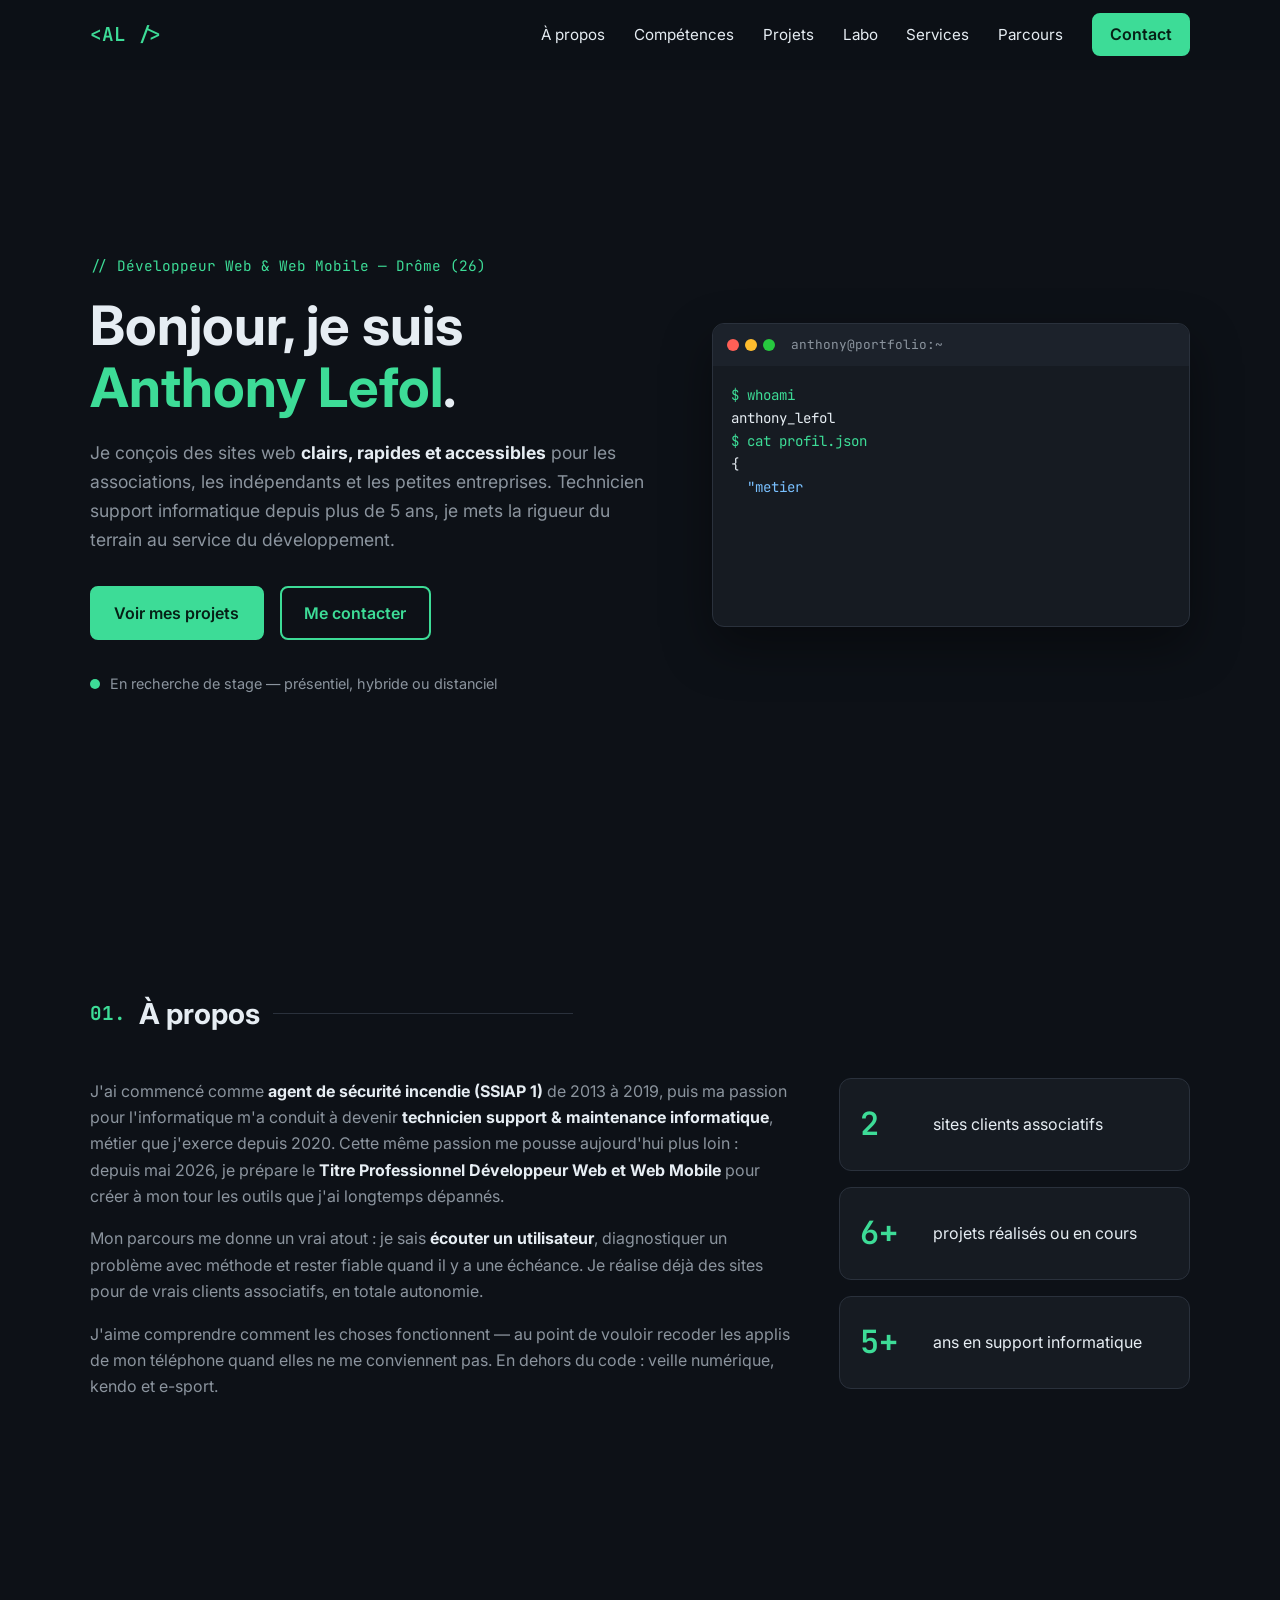
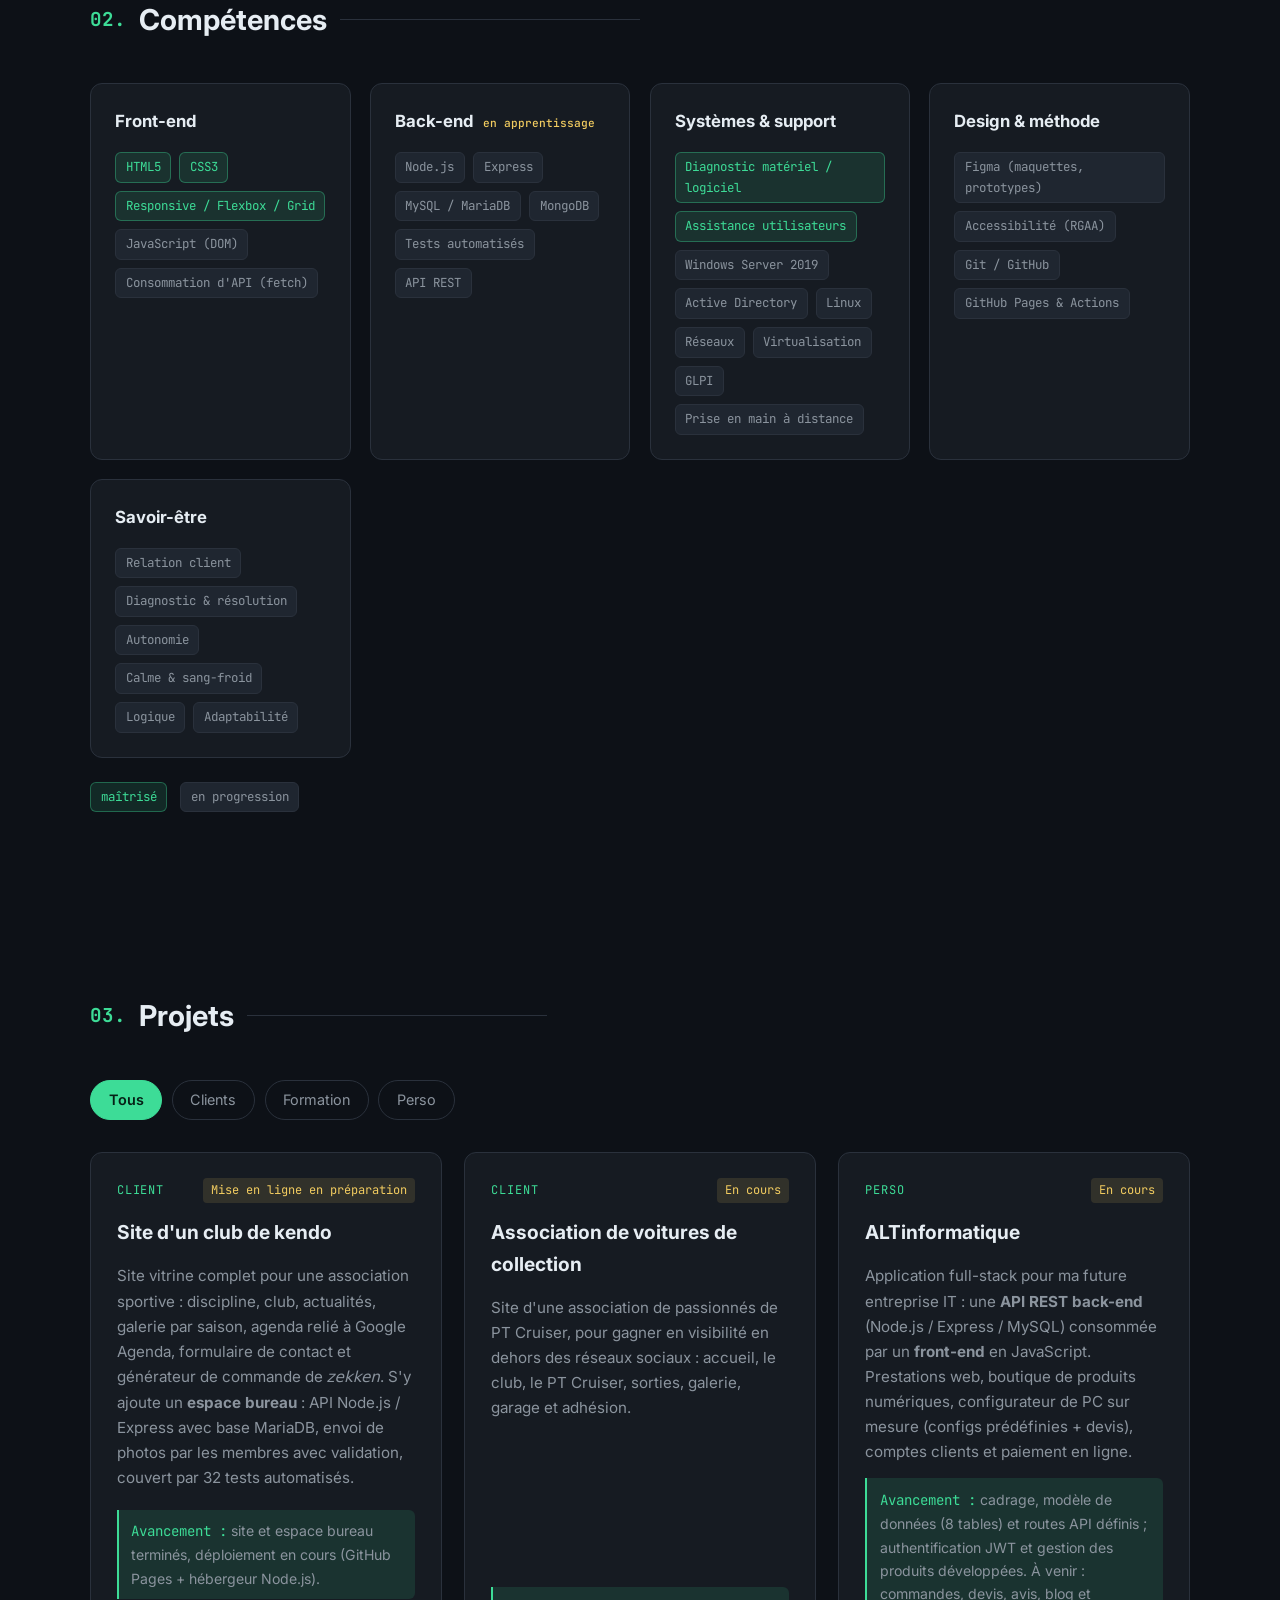
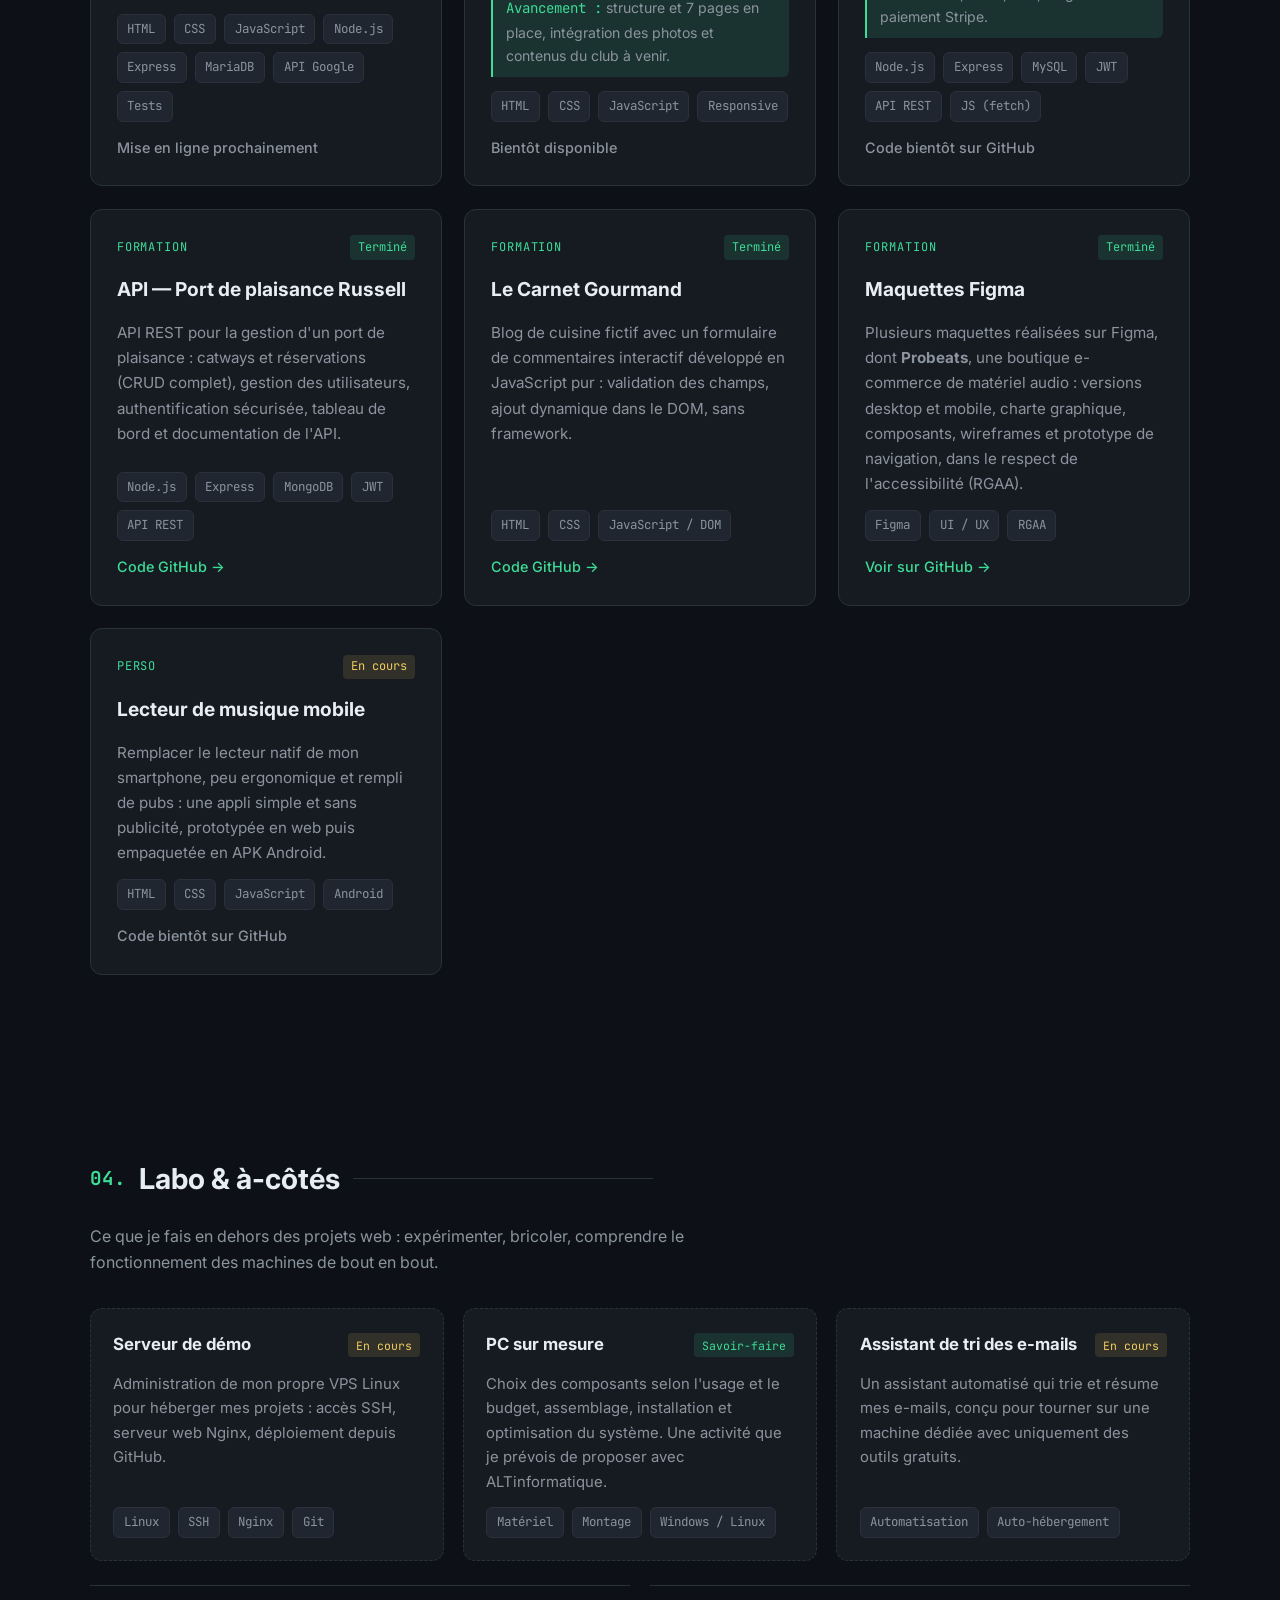
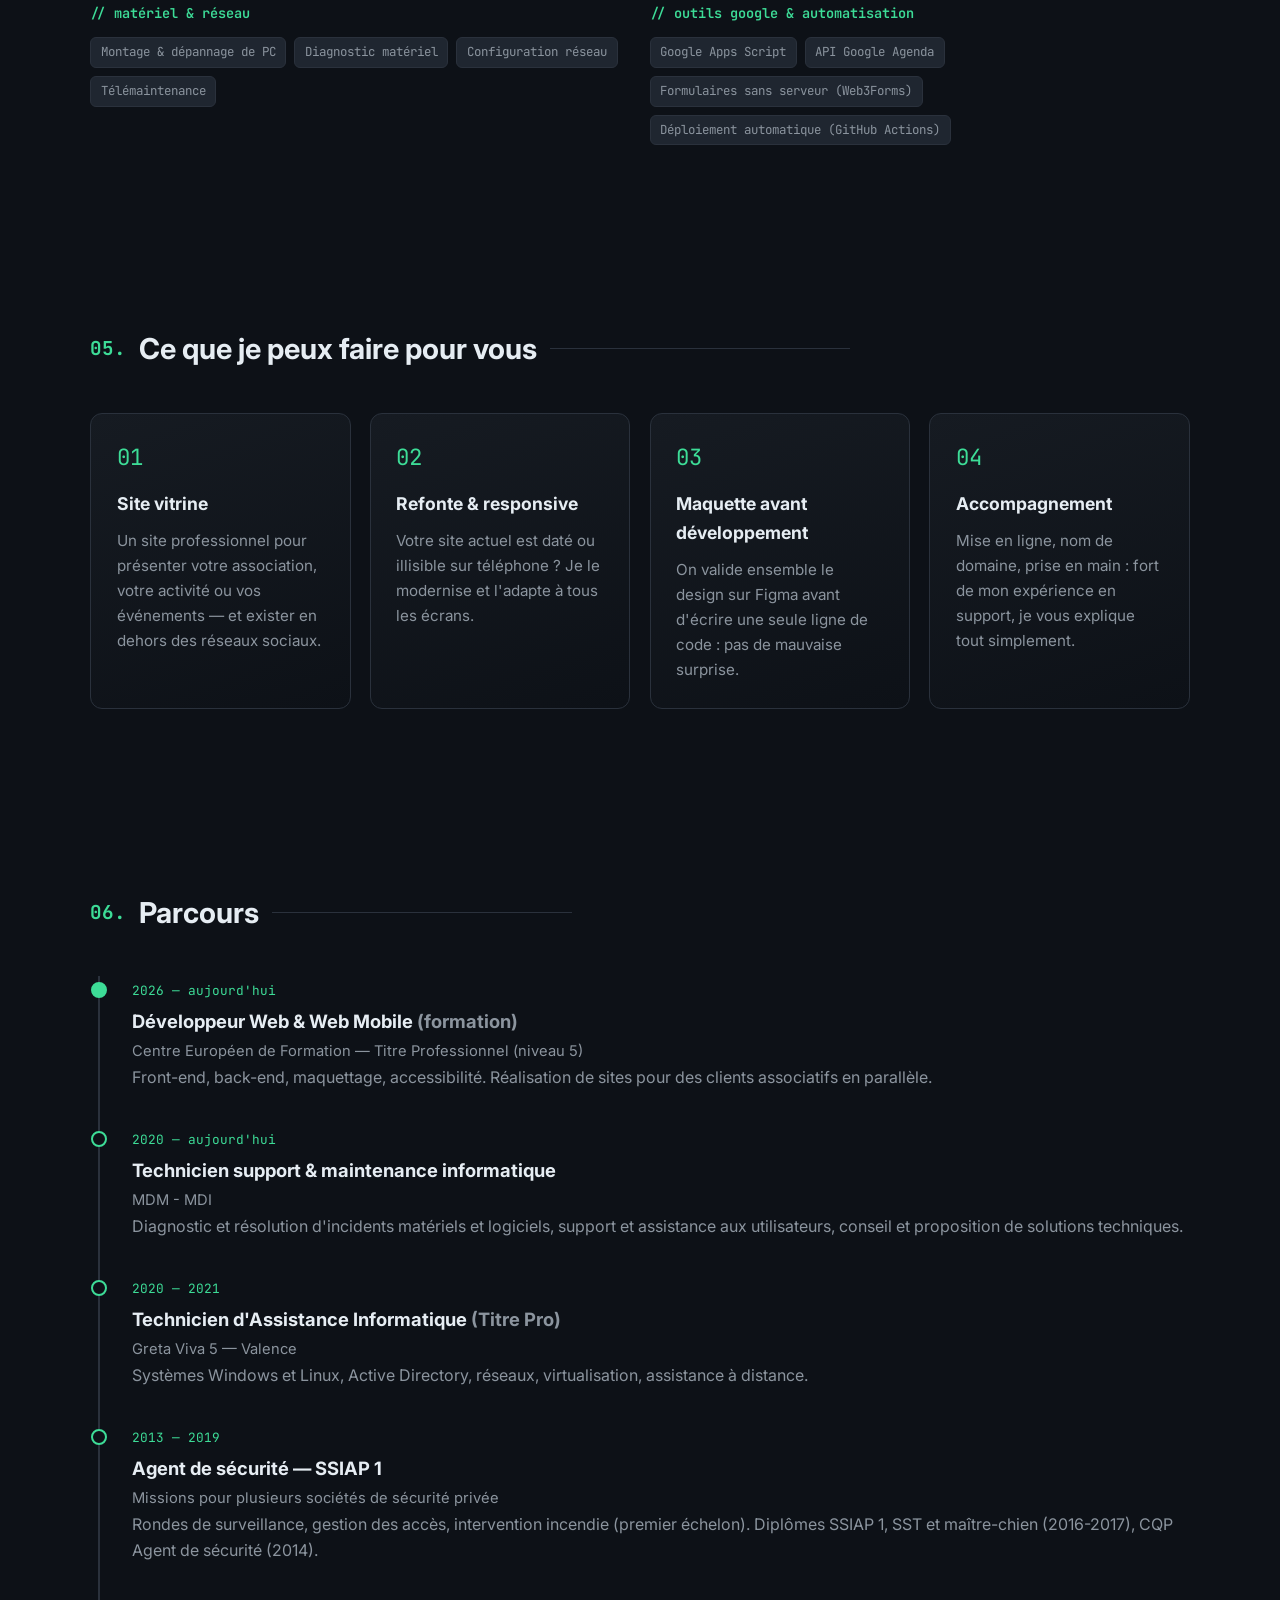
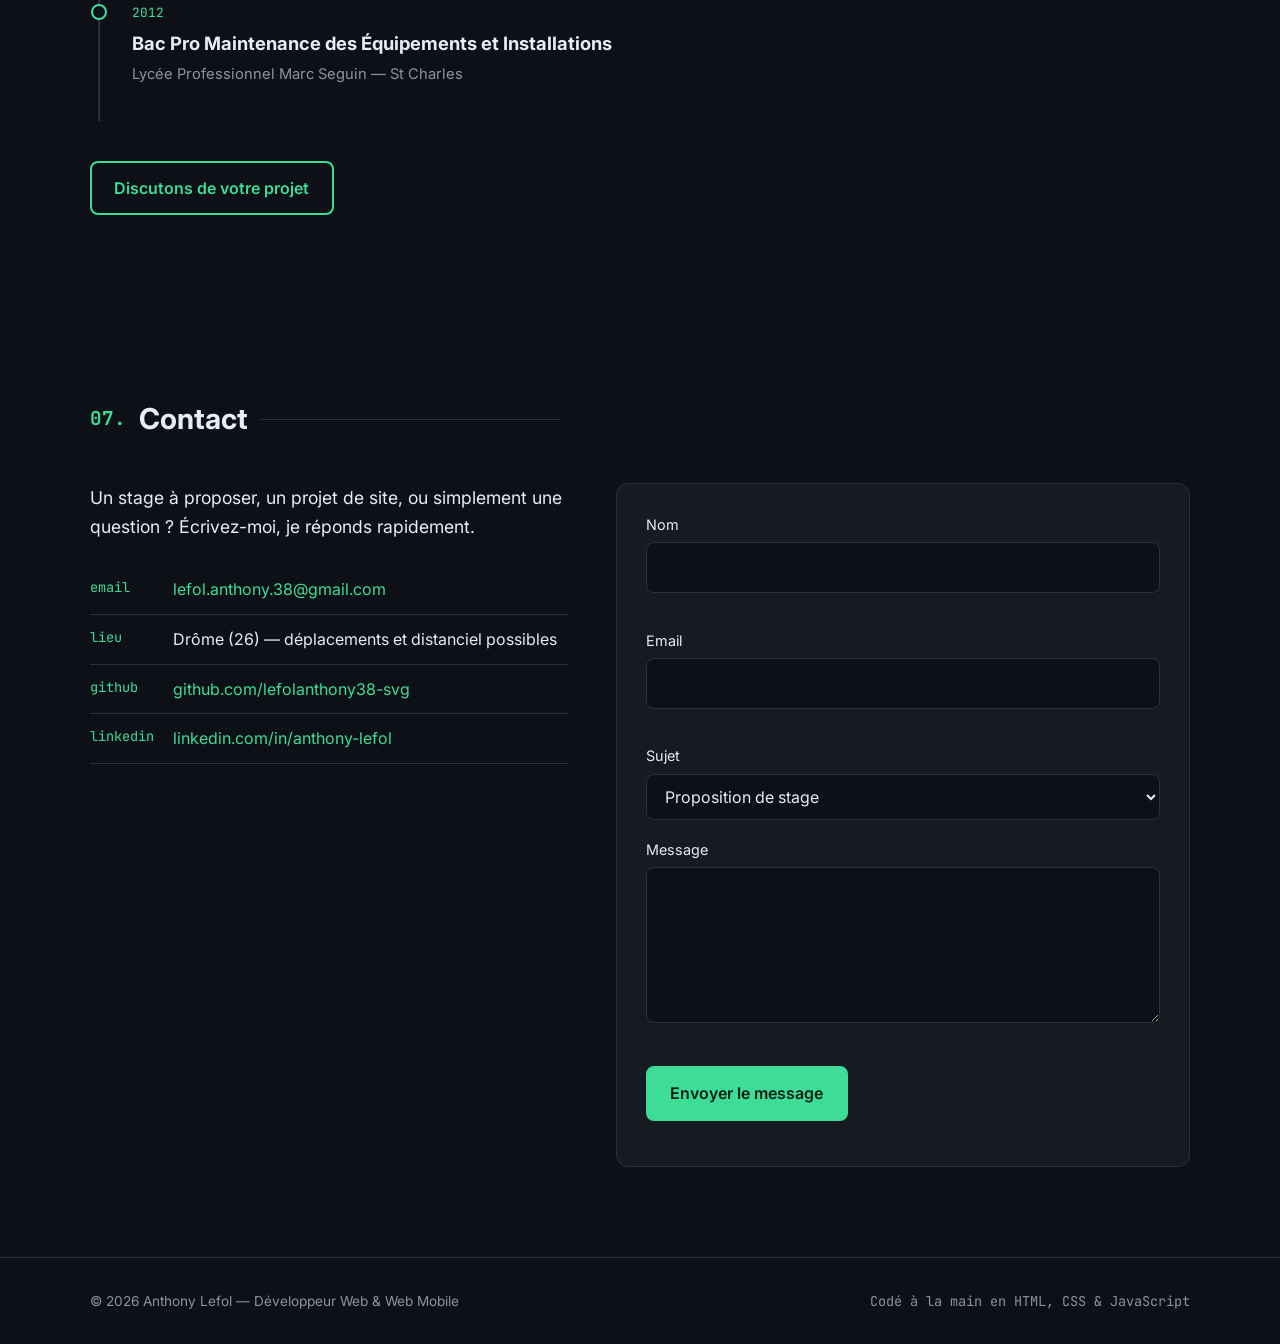
==== commit 53970f2f: "Ajout de la section Labo et a-cotes (projets annexes et savoir-faire)" ====
--- a/index.html
+++ b/index.html
@@ -39,6 +39,7 @@
         <li><a href="#a-propos">À propos</a></li>
         <li><a href="#competences">Compétences</a></li>
         <li><a href="#projets">Projets</a></li>
+        <li><a href="#labo">Labo</a></li>
         <li><a href="#services">Services</a></li>
         <li><a href="#parcours">Parcours</a></li>
         <li><a href="#contact" class="btn btn-small">Contact</a></li>
@@ -263,9 +264,54 @@
       </div>
     </section>
 
+    <!-- ========== LABO & À-CÔTÉS ========== -->
+    <section class="section container reveal" id="labo">
+      <h2 class="section-title"><span class="mono accent">04.</span> Labo &amp; à-côtés</h2>
+      <p class="section-intro">Ce que je fais en dehors des projets web : expérimenter, bricoler, comprendre le fonctionnement des machines de bout en bout.</p>
+
+      <div class="labo-grid">
+        <article class="labo-card">
+          <div class="labo-head"><h3>Serveur de démo</h3><span class="project-state wip">En cours</span></div>
+          <p>Administration de mon propre VPS Linux pour héberger mes projets : accès SSH, serveur web Nginx, déploiement depuis GitHub.</p>
+          <ul class="tags"><li class="tag">Linux</li><li class="tag">SSH</li><li class="tag">Nginx</li><li class="tag">Git</li></ul>
+        </article>
+        <article class="labo-card">
+          <div class="labo-head"><h3>PC sur mesure</h3><span class="project-state done">Savoir-faire</span></div>
+          <p>Choix des composants selon l'usage et le budget, assemblage, installation et optimisation du système. Une activité que je prévois de proposer avec ALTinformatique.</p>
+          <ul class="tags"><li class="tag">Matériel</li><li class="tag">Montage</li><li class="tag">Windows / Linux</li></ul>
+        </article>
+        <article class="labo-card">
+          <div class="labo-head"><h3>Assistant de tri des e-mails</h3><span class="project-state wip">En cours</span></div>
+          <p>Un assistant automatisé qui trie et résume mes e-mails, conçu pour tourner sur une machine dédiée avec uniquement des outils gratuits.</p>
+          <ul class="tags"><li class="tag">Automatisation</li><li class="tag">Auto-hébergement</li></ul>
+        </article>
+      </div>
+
+      <div class="knowhow-grid">
+        <div class="knowhow">
+          <h3 class="mono accent">// matériel &amp; réseau</h3>
+          <ul class="tags">
+            <li class="tag">Montage &amp; dépannage de PC</li>
+            <li class="tag">Diagnostic matériel</li>
+            <li class="tag">Configuration réseau</li>
+            <li class="tag">Télémaintenance</li>
+          </ul>
+        </div>
+        <div class="knowhow">
+          <h3 class="mono accent">// outils google &amp; automatisation</h3>
+          <ul class="tags">
+            <li class="tag">Google Apps Script</li>
+            <li class="tag">API Google Agenda</li>
+            <li class="tag">Formulaires sans serveur (Web3Forms)</li>
+            <li class="tag">Déploiement automatique (GitHub Actions)</li>
+          </ul>
+        </div>
+      </div>
+    </section>
+
     <!-- ========== SERVICES (pour les futurs clients) ========== -->
     <section class="section container reveal" id="services">
-      <h2 class="section-title"><span class="mono accent">04.</span> Ce que je peux faire pour vous</h2>
+      <h2 class="section-title"><span class="mono accent">05.</span> Ce que je peux faire pour vous</h2>
       <div class="services-grid">
         <article class="service">
           <div class="service-icon mono">01</div>
@@ -292,7 +338,7 @@
 
     <!-- ========== PARCOURS ========== -->
     <section class="section container reveal" id="parcours">
-      <h2 class="section-title"><span class="mono accent">05.</span> Parcours</h2>
+      <h2 class="section-title"><span class="mono accent">06.</span> Parcours</h2>
       <ol class="timeline">
         <li class="timeline-item">
           <span class="timeline-date mono">2026 — aujourd'hui</span>
@@ -329,7 +375,7 @@
 
     <!-- ========== CONTACT ========== -->
     <section class="section container reveal" id="contact">
-      <h2 class="section-title"><span class="mono accent">06.</span> Contact</h2>
+      <h2 class="section-title"><span class="mono accent">07.</span> Contact</h2>
       <div class="contact-grid">
         <div class="contact-info">
           <p class="contact-lead">Un stage à proposer, un projet de site, ou simplement une question ? Écrivez-moi, je réponds rapidement.</p>
--- a/style.css
+++ b/style.css
@@ -293,3 +293,15 @@
 
 /* Ligne d'avancement dans les cartes projet */
 .project .project-progress { flex: 0; font-size: 0.88rem; padding: 0.6rem 0.8rem; border-left: 2px solid var(--accent); background: var(--accent-soft); border-radius: 0 6px 6px 0; }
+
+/* ---------- Labo & à-côtés ---------- */
+.section-intro { color: var(--text-muted); max-width: 640px; margin: -1.2rem 0 2rem; }
+.labo-grid { display: grid; grid-template-columns: repeat(auto-fit, minmax(260px, 1fr)); gap: 1.2rem; margin-bottom: 1.5rem; }
+.labo-card { background: var(--bg-alt); border: 1px dashed var(--border); border-radius: var(--radius); padding: 1.4rem; display: flex; flex-direction: column; gap: 0.8rem; }
+.labo-head { display: flex; justify-content: space-between; align-items: center; gap: 0.6rem; }
+.labo-head h3 { font-size: 1.05rem; }
+.labo-head .project-state { font-family: var(--mono); font-size: 0.72rem; white-space: nowrap; }
+.labo-card p { color: var(--text-muted); font-size: 0.93rem; flex: 1; }
+.knowhow-grid { display: grid; grid-template-columns: repeat(auto-fit, minmax(300px, 1fr)); gap: 1.2rem; }
+.knowhow { border-top: 1px solid var(--border); padding-top: 1rem; }
+.knowhow h3 { font-size: 0.85rem; font-weight: 600; margin-bottom: 0.8rem; }
